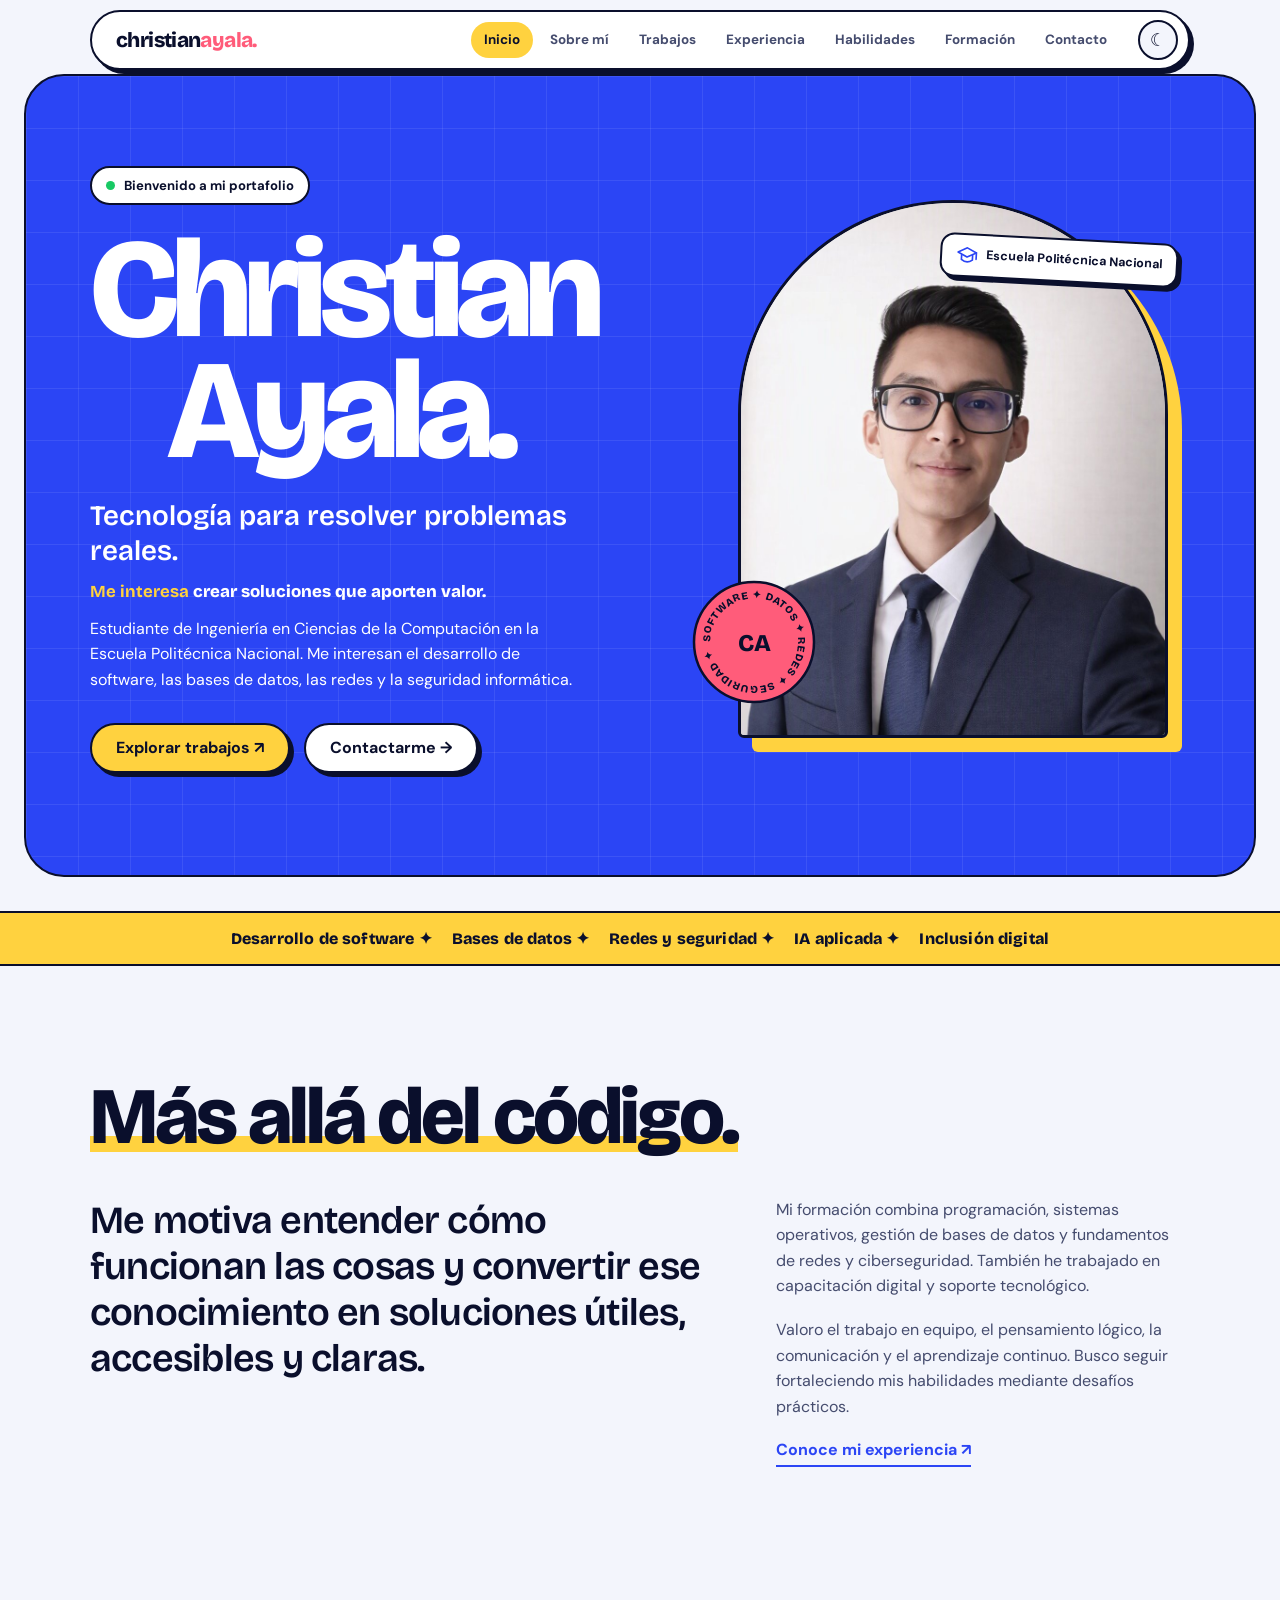
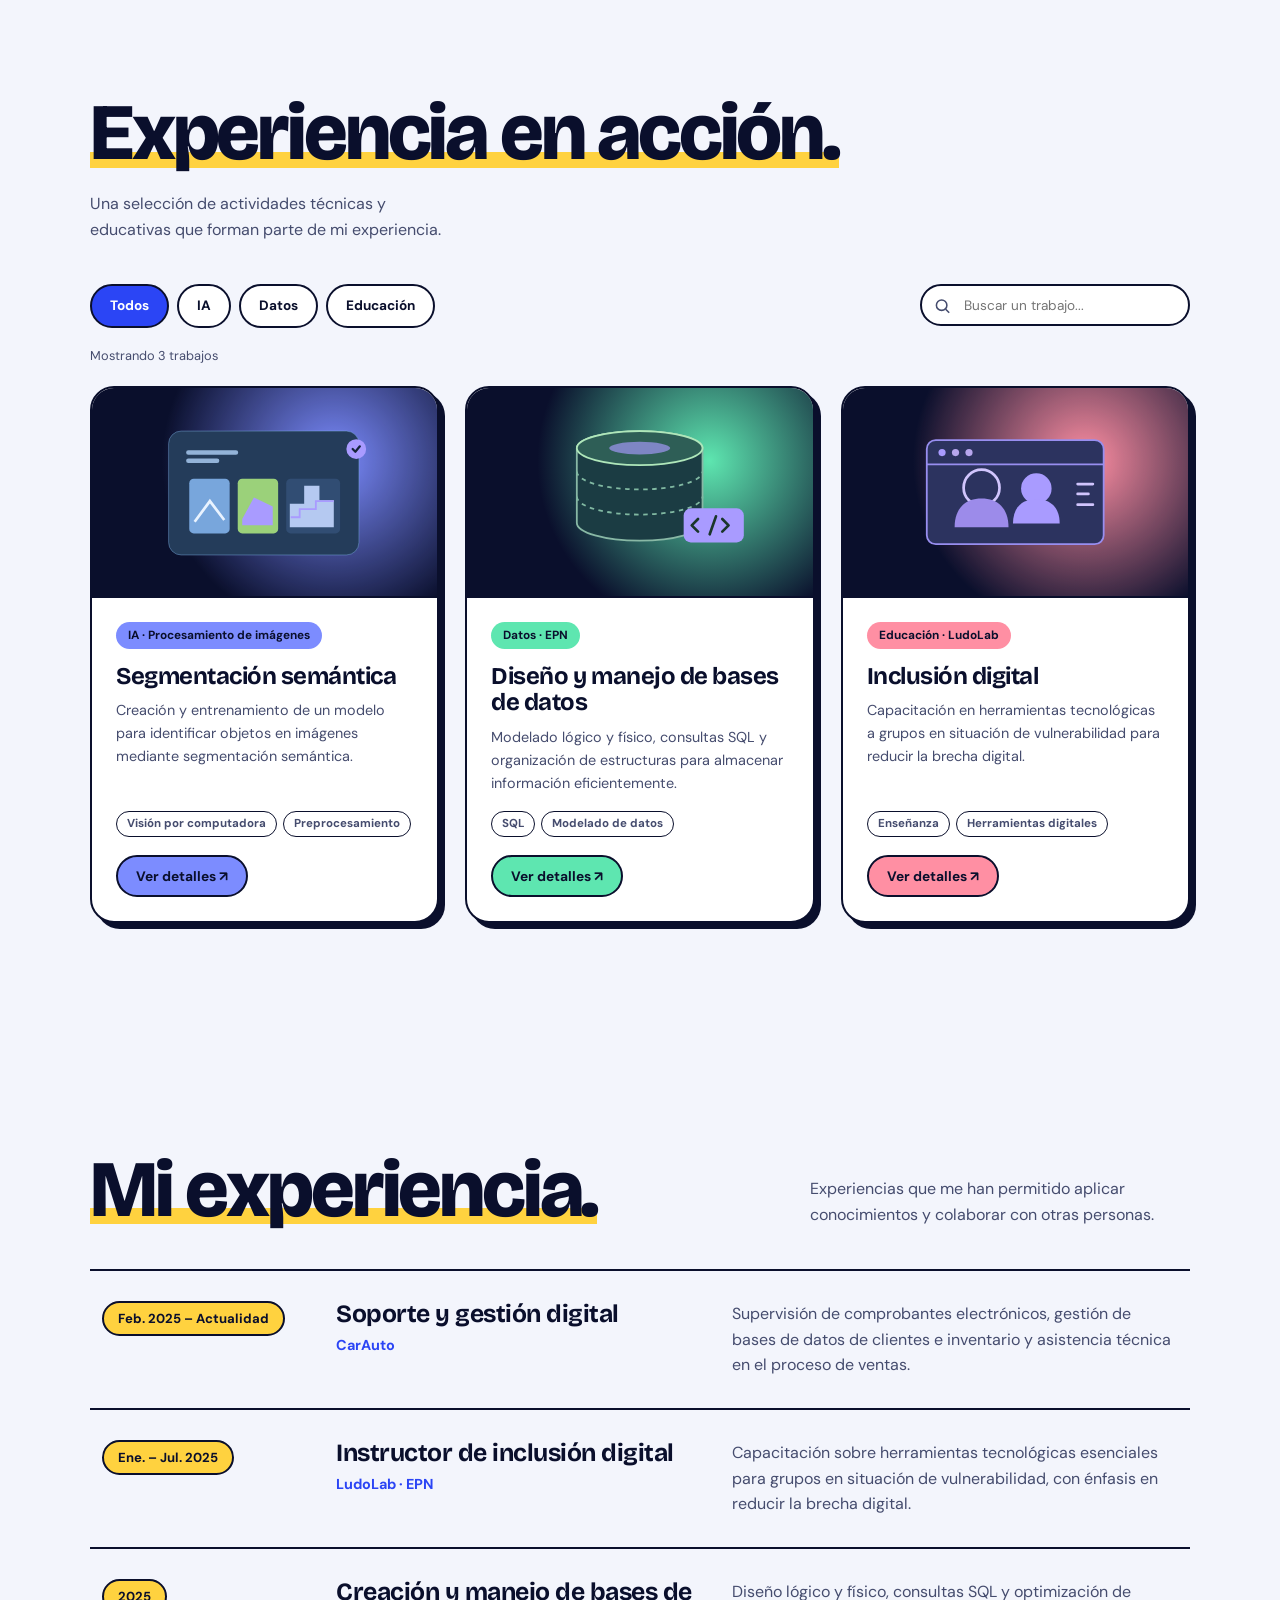
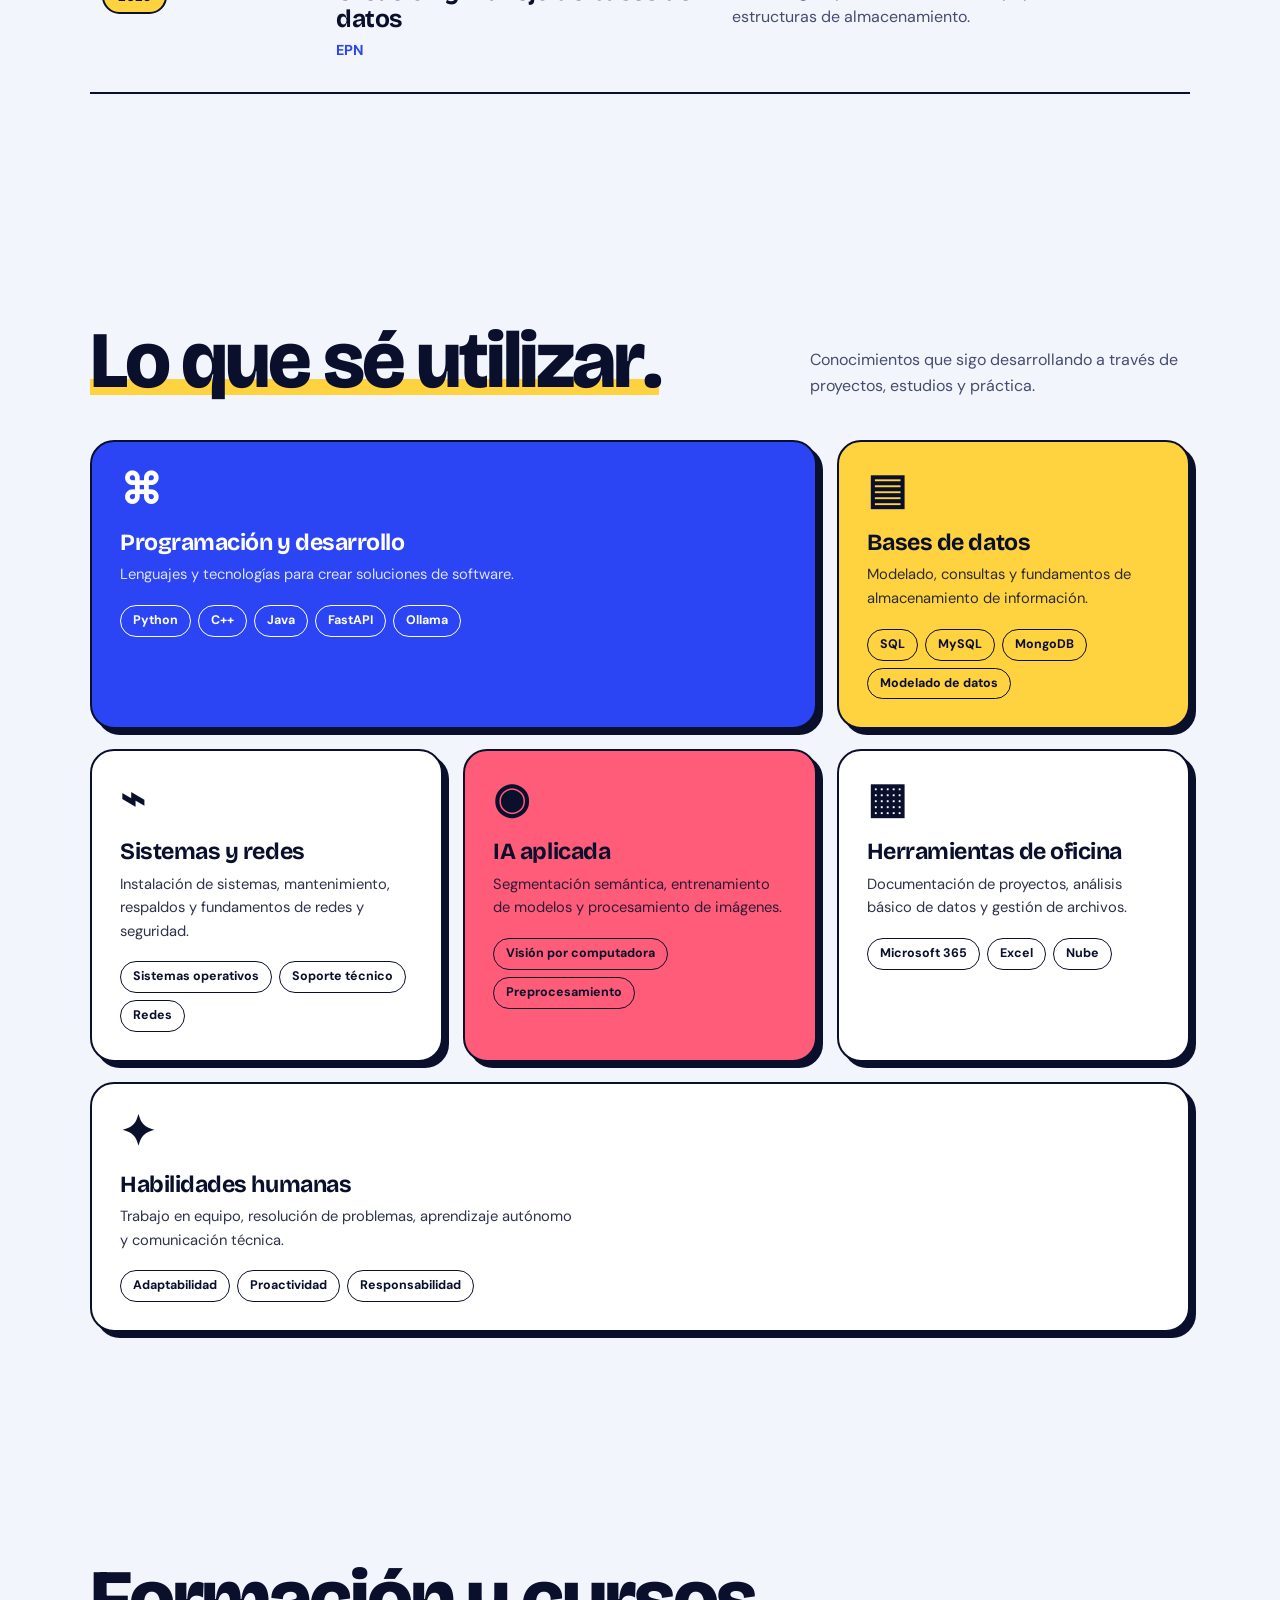
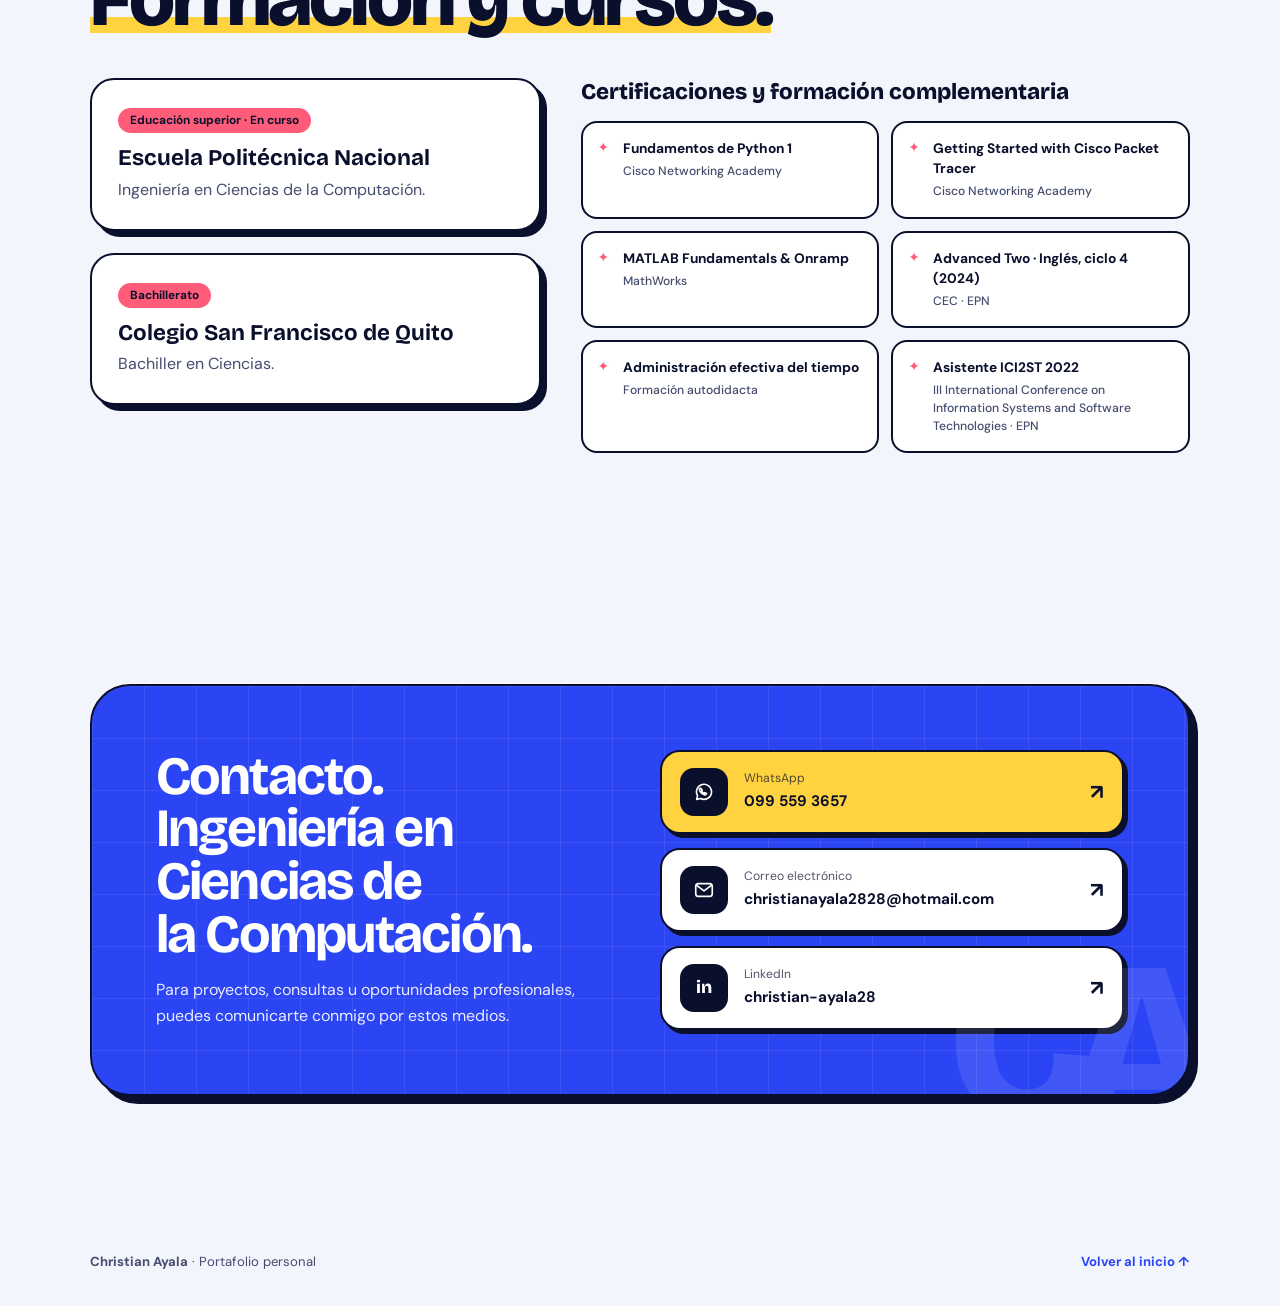
==== index.html @ aaa1ffa0 "Arreglos" ====
<!DOCTYPE html>
<html lang="es" data-theme="light">
<head>
<meta charset="UTF-8">
<meta name="viewport" content="width=device-width, initial-scale=1">
<meta name="description" content="Portafolio de Christian Ayala, estudiante de Ingeniería en Ciencias de la Computación en la Escuela Politécnica Nacional. Proyectos, experiencia y habilidades.">
<meta name="theme-color" content="#193449">
<meta name="color-scheme" content="light dark">
<title>Christian Ayala | Portafolio</title>
<script>if(!matchMedia("(prefers-reduced-motion:reduce)").matches)document.documentElement.classList.add("js")</script>
<link rel="preconnect" href="https://fonts.googleapis.com"><link rel="preconnect" href="https://fonts.gstatic.com" crossorigin>
<link href="https://fonts.googleapis.com/css2?family=Bricolage+Grotesque:opsz,wght@12..96,600;12..96,800&family=DM+Sans:wght@400;500;700&display=swap" rel="stylesheet">
<link rel="stylesheet" href="css/styles.css">
</head>
<body>
<a class="skip" href="#contenido">Saltar al contenido principal</a>
<div class="bar" id="bar" aria-hidden="true"></div>

<header class="hd">
 <div class="hbar">
  <a class="logo" href="#inicio" aria-label="Christian Ayala, ir al inicio">christian<i>ayala.</i></a>
  <nav class="nav" id="nav" aria-label="Navegación principal">
   <a href="#inicio" class="on">Inicio</a><a href="#sobre-mi">Sobre mí</a><a href="#proyectos">Trabajos</a><a href="#experiencia">Experiencia</a><a href="#habilidades">Habilidades</a><a href="#formacion">Formación</a><a href="#contacto">Contacto</a>
  </nav>
  <button id="th" class="ib th" type="button" aria-label="Cambiar a tema oscuro"><span id="ti" aria-hidden="true">☾</span></button>
  <button id="mb" class="ib mb" type="button" aria-label="Abrir menú de navegación" aria-controls="nav" aria-expanded="false"><span id="mi" aria-hidden="true">☰</span></button>
 </div>
</header>

<main id="contenido">
<section id="inicio" class="hero" aria-labelledby="ht">
 <div class="wrap hg">
  <div>
   <span class="chip rv">Bienvenido a mi portafolio</span>
   <h1 id="ht">Christian <span class="l2">Ayala.</span></h1>
   <p class="lead rv" style="--rd:.7s">Tecnología para resolver problemas reales.</p>
   <p class="tw rv" style="--rd:.8s">Me interesa <b>crear soluciones que aporten valor.</b></p>
   <p class="cp rv" style="--rd:.9s">Estudiante de Ingeniería en Ciencias de la Computación en la Escuela Politécnica Nacional. Me interesan el desarrollo de software, las bases de datos, las redes y la seguridad informática.</p>
   <div class="btns rv" style="--rd:1s"><a class="btn by" href="#proyectos">Explorar trabajos ↗</a><a class="btn bw" href="#contacto">Contactarme →</a></div>
  </div>
  <div class="pt">
   <div class="epn"><svg viewBox="0 0 24 24" fill="none" aria-hidden="true"><path d="m2 9 10-5 10 5-10 5L2 9Z" stroke="currentColor" stroke-width="1.8" stroke-linejoin="round"/><path d="M6 12v5c3.8 3 8.2 3 12 0v-5M22 9v7" stroke="currentColor" stroke-width="1.8" stroke-linecap="round"/></svg>Escuela Politécnica Nacional</div>
   <div class="arch rv" style="--rd:.4s"><img src="assets/foto-christian.jpg" alt="Retrato de Christian Ayala" decoding="async" width="900" height="1125"></div>
   <svg class="seal" viewBox="0 0 124 124" aria-hidden="true"><defs><path id="cp" d="M62 62m-44 0a44 44 0 1 1 88 0a44 44 0 1 1-88 0"/></defs><circle cx="62" cy="62" r="60" fill="#FF5C7A" stroke="#0A0F2C" stroke-width="2.5"/><text><textPath href="#cp" textLength="268" lengthAdjust="spacing">SOFTWARE ✦ DATOS ✦ REDES ✦ SEGURIDAD ✦</textPath></text><text x="62" y="71" text-anchor="middle" style="font-size:24px;letter-spacing:0">CA</text></svg>
  </div>
 </div>
</section>

<div class="band" aria-label="Áreas de interés">
 <div class="band-inner">
  <span>Desarrollo de software ✦</span>
  <span>Bases de datos ✦</span>
  <span>Redes y seguridad ✦</span>
  <span>IA aplicada ✦</span>
  <span>Inclusión digital</span>
 </div>
</div>

<section id="sobre-mi" class="sec" aria-labelledby="at">
 <div class="wrap">
  <div class="sh"><h2 id="at">Más allá del código.</h2></div>
  <div class="ag">
   <p class="st">Me motiva entender cómo funcionan las cosas y convertir ese conocimiento en soluciones útiles, accesibles y claras.</p>
   <div class="ab">
    <p>Mi formación combina programación, sistemas operativos, gestión de bases de datos y fundamentos de redes y ciberseguridad. También he trabajado en capacitación digital y soporte tecnológico.</p>
    <p>Valoro el trabajo en equipo, el pensamiento lógico, la comunicación y el aprendizaje continuo. Busco seguir fortaleciendo mis habilidades mediante desafíos prácticos.</p>
    <a href="#experiencia" class="lk">Conoce mi experiencia ↗</a>
   </div>
  </div>
 </div>
</section>

<section id="proyectos" class="sec" aria-labelledby="pt2">
 <div class="wrap">
  <div class="sh"><h2 id="pt2">Experiencia en acción.</h2><p>Una selección de actividades técnicas y educativas que forman parte de mi experiencia.</p></div>
  <div class="tb">
   <div class="fl" role="group" aria-label="Filtrar trabajos por área">
    <button type="button" class="fb" data-f="todos" aria-pressed="true">Todos</button><button type="button" class="fb" data-f="ia" aria-pressed="false">IA</button><button type="button" class="fb" data-f="datos" aria-pressed="false">Datos</button><button type="button" class="fb" data-f="social" aria-pressed="false">Educación</button>
   </div>
   <div class="sw"><label class="sr" for="q">Buscar trabajos</label><svg width="17" height="17" viewBox="0 0 24 24" fill="none" stroke="currentColor" stroke-width="2.2" aria-hidden="true"><circle cx="10.8" cy="10.8" r="7.4"/><path d="m16.5 16.5 5 5"/></svg><input type="search" id="q" placeholder="Buscar un trabajo..." autocomplete="off" maxlength="80"></div>
  </div>
  <div class="rb"><span id="rc" role="status" aria-live="polite">Mostrando 3 trabajos</span><button id="rs" class="rs" type="button" hidden>Limpiar filtros</button></div>
  <div class="pg" id="pg">
   <article class="card pc" style="--g:#7C8CFF" data-c="ia" data-k="inteligencia artificial ia procesamiento imagenes segmentacion semantica modelo objetos entrenamiento preprocesamiento">
    <div class="art" aria-hidden="true"><svg viewBox="0 0 300 160" fill="none"><rect x="43" y="12" width="212" height="138" rx="14" fill="#243C5A" stroke="#86B8F1" stroke-opacity=".45"/><path d="M65 36h53M65 45h32" stroke="#93B3D8" stroke-width="5" stroke-linecap="round"/><rect x="66" y="65" width="45" height="61" rx="5" fill="#78A6DC"/><path d="M72 113 89 90l16 21" stroke="#E9F3FF" stroke-width="3"/><rect x="120" y="65" width="45" height="61" rx="5" fill="#9BD17A"/><path d="m125 110 13-24 21 10v21h-34z" fill="#A99BFF"/><rect x="174" y="65" width="60" height="61" rx="5" fill="#314D73"/><path d="M178 93h16v-20h17v16h16v30h-49z" fill="#B5C9F1"/><path d="M179 108h10v-9h18v-9h20" stroke="#A99BFF" stroke-width="2"/><circle cx="252" cy="32" r="11" fill="#A99BFF"/><path d="m248 32 3 3 5-6" stroke="#15243A" stroke-width="2.5" stroke-linecap="round" stroke-linejoin="round"/></svg></div>
    <div class="pb"><span class="tag">IA · Procesamiento de imágenes</span><h3>Segmentación semántica</h3><p>Creación y entrenamiento de un modelo para identificar objetos en imágenes mediante segmentación semántica.</p><div class="tc"><span>Visión por computadora</span><span>Preprocesamiento</span></div><button class="po" type="button" data-p="segmentacion" aria-haspopup="dialog">Ver detalles ↗</button></div>
   </article>
   <article class="card pc" style="--g:#5EE6B0" data-c="datos" data-k="bases datos sql mysql mongodb modelado logico fisico consultas estructuras almacenamiento">
    <div class="art" aria-hidden="true"><svg viewBox="0 0 300 160" fill="none"><ellipse cx="150" cy="31" rx="70" ry="19" fill="#436E67" stroke="#ACD7B5" stroke-width="2"/><path d="M80 31v83c0 11 31 20 70 20s70-9 70-20V31" fill="#1B3C43" stroke="#88B8A5" stroke-width="2"/><path d="M80 57c0 11 31 20 70 20s70-9 70-20M80 85c0 11 31 20 70 20s70-9 70-20" stroke="#81B9A2" stroke-width="2" stroke-dasharray="5 5"/><ellipse cx="150" cy="31" rx="70" ry="19" fill="#2E5E56" stroke="#AFE7BA" stroke-width="2"/><ellipse cx="150" cy="31" rx="34" ry="7" fill="#A99BFF" opacity=".65"/><rect x="199" y="98" width="67" height="38" rx="8" fill="#A99BFF"/><path d="m215 110-7 7 7 7m27-14 7 7-7 7m-7-17-7 20" stroke="#1A362B" stroke-width="3" stroke-linejoin="round" stroke-linecap="round"/></svg></div>
    <div class="pb"><span class="tag">Datos · EPN</span><h3>Diseño y manejo de bases de datos</h3><p>Modelado lógico y físico, consultas SQL y organización de estructuras para almacenar información eficientemente.</p><div class="tc"><span>SQL</span><span>Modelado de datos</span></div><button class="po" type="button" data-p="bases" aria-haspopup="dialog">Ver detalles ↗</button></div>
   </article>
   <article class="card pc" style="--g:#FF8FA3" data-c="social" data-k="ludolab instructor proyecto inclusion digital epn capacitacion tecnologia educacion personas vulnerables brecha digital">
    <div class="art" aria-hidden="true"><svg viewBox="0 0 300 160" fill="none"><rect x="51" y="22" width="197" height="116" rx="10" fill="#2C335F" stroke="#988EF0" stroke-width="2"/><path d="M51 49h197" stroke="#988EF0" stroke-width="2"/><circle cx="68" cy="36" r="4" fill="#A99BFF"/><circle cx="83" cy="36" r="4" fill="#B7A6ED"/><circle cx="98" cy="36" r="4" fill="#B7A6ED"/><circle cx="112" cy="75" r="20" stroke="#D1C5FD" stroke-width="3"/><path d="M82 119c0-21 12-32 30-32s30 11 30 32" fill="#9C8BEA"/><circle cx="173" cy="76" r="17" fill="#A99BFF"/><path d="M147 115c0-18 10-27 26-27s26 9 26 27" fill="#A99BFF"/><path d="M219 71h17M219 82h12M219 94h17" stroke="#D1C5FD" stroke-width="3" stroke-linecap="round"/></svg></div>
    <div class="pb"><span class="tag">Educación · LudoLab</span><h3>Inclusión digital</h3><p>Capacitación en herramientas tecnológicas a grupos en situación de vulnerabilidad para reducir la brecha digital.</p><div class="tc"><span>Enseñanza</span><span>Herramientas digitales</span></div><button class="po" type="button" data-p="ludolab" aria-haspopup="dialog">Ver detalles ↗</button></div>
   </article>
  </div>
  <div id="es" class="es" hidden><strong>No encontramos trabajos con esos criterios.</strong><p>Prueba otra palabra o vuelve a mostrar todos los trabajos.</p><button id="er" class="btn by" type="button">Mostrar todos</button></div>
 </div>
</section>

<section id="experiencia" class="sec" aria-labelledby="xt">
 <div class="wrap">
  <div class="sh"><h2 id="xt">Mi experiencia.</h2><p>Experiencias que me han permitido aplicar conocimientos y colaborar con otras personas.</p></div>
  <ol class="tl">
   <li class="tr"><div class="dt">Feb. 2025 – Actualidad</div><div><h3>Soporte y gestión digital</h3><div class="org">CarAuto</div></div><p>Supervisión de comprobantes electrónicos, gestión de bases de datos de clientes e inventario y asistencia técnica en el proceso de ventas.</p></li>
   <li class="tr"><div class="dt">Ene. – Jul. 2025</div><div><h3>Instructor de inclusión digital</h3><div class="org">LudoLab · EPN</div></div><p>Capacitación sobre herramientas tecnológicas esenciales para grupos en situación de vulnerabilidad, con énfasis en reducir la brecha digital.</p></li>
   <li class="tr"><div class="dt">2025</div><div><h3>Creación y manejo de bases de datos</h3><div class="org">EPN</div></div><p>Diseño lógico y físico, consultas SQL y optimización de estructuras de almacenamiento.</p></li>
  </ol>
 </div>
</section>

<section id="habilidades" class="sec" aria-labelledby="kt">
 <div class="wrap">
  <div class="sh"><h2 id="kt">Lo que sé utilizar.</h2><p>Conocimientos que sigo desarrollando a través de proyectos, estudios y práctica.</p></div>
  <div class="bento">
   <article class="card sk s4 cb"><div class="gl" aria-hidden="true">⌘</div><h3>Programación y desarrollo</h3><p>Lenguajes y tecnologías para crear soluciones de software.</p><div class="pl"><span>Python</span><span>C++</span><span>Java</span><span>FastAPI</span><span>Ollama</span></div></article>
   <article class="card sk s2 cy"><div class="gl" aria-hidden="true">▤</div><h3>Bases de datos</h3><p>Modelado, consultas y fundamentos de almacenamiento de información.</p><div class="pl"><span>SQL</span><span>MySQL</span><span>MongoDB</span><span>Modelado de datos</span></div></article>
   <article class="card sk s2"><div class="gl" aria-hidden="true">⌁</div><h3>Sistemas y redes</h3><p>Instalación de sistemas, mantenimiento, respaldos y fundamentos de redes y seguridad.</p><div class="pl"><span>Sistemas operativos</span><span>Soporte técnico</span><span>Redes</span></div></article>
   <article class="card sk s2 cr"><div class="gl" aria-hidden="true">◉</div><h3>IA aplicada</h3><p>Segmentación semántica, entrenamiento de modelos y procesamiento de imágenes.</p><div class="pl"><span>Visión por computadora</span><span>Preprocesamiento</span></div></article>
   <article class="card sk s2"><div class="gl" aria-hidden="true">▦</div><h3>Herramientas de oficina</h3><p>Documentación de proyectos, análisis básico de datos y gestión de archivos.</p><div class="pl"><span>Microsoft 365</span><span>Excel</span><span>Nube</span></div></article>
   <article class="card sk s6"><div class="gl" aria-hidden="true">✦</div><h3>Habilidades humanas</h3><p>Trabajo en equipo, resolución de problemas, aprendizaje autónomo y comunicación técnica.</p><div class="pl"><span>Adaptabilidad</span><span>Proactividad</span><span>Responsabilidad</span></div></article>
  </div>
 </div>
</section>

<section id="formacion" class="sec" aria-labelledby="et">
 <div class="wrap">
  <div class="sh"><h2 id="et">Formación y cursos.</h2></div>
  <div class="eg">
   <div>
    <div class="card ec"><small>Educación superior · En curso</small><h3>Escuela Politécnica Nacional</h3><p>Ingeniería en Ciencias de la Computación.</p></div>
    <div class="card ec"><small>Bachillerato</small><h3>Colegio San Francisco de Quito</h3><p>Bachiller en Ciencias.</p></div>
   </div>
   <div>
    <h4>Certificaciones y formación complementaria</h4>
    <ul class="cl">
     <li>Fundamentos de Python 1<small>Cisco Networking Academy</small></li>
     <li>Getting Started with Cisco Packet Tracer<small>Cisco Networking Academy</small></li>
     <li>MATLAB Fundamentals &amp; Onramp<small>MathWorks</small></li>
     <li>Advanced Two · Inglés, ciclo 4 (2024)<small>CEC · EPN</small></li>
     <li>Administración efectiva del tiempo<small>Formación autodidacta</small></li>
     <li>Asistente ICI2ST 2022<small>III International Conference on Information Systems and Software Technologies · EPN</small></li>
    </ul>
   </div>
  </div>
 </div>
</section>

<section id="contacto" class="sec" aria-labelledby="ct">
 <div class="wrap">
  <div class="ct">
   <div>
    <h3 id="ct">Contacto. Ingeniería en Ciencias de la Computación.</h3>
    <p>Para proyectos, consultas u oportunidades profesionales, puedes comunicarte conmigo por estos medios.</p>
   </div>
   <div class="cm">
    <a class="cx p" href="https://wa.me/593995593657?text=Hola%2C%20Christian.%20Vi%20tu%20portafolio%20y%20me%20gustar%C3%ADa%20ponerme%20en%20contacto%20contigo." target="_blank" rel="noopener noreferrer" aria-label="Escribir al número 099 559 3657 por WhatsApp"><span class="ci" aria-hidden="true"><svg viewBox="0 0 24 24" width="22" height="22" fill="none" stroke="currentColor" stroke-width="1.8" stroke-linecap="round" stroke-linejoin="round"><path d="M20.2 11.9a8.2 8.2 0 0 1-12 7.2L4 20l.95-4A8.2 8.2 0 1 1 20.2 12Z"/><path d="M9 8.5c-.3-.5-.6-.5-.9-.5s-.6.2-.8.6c-.4.6-.3 1.3.2 2.4 1.1 2.1 2.8 3.4 4.9 4 .7.2 1.3.1 1.8-.4l.7-.9-1.9-1-1 1c-1-.5-2.2-1.5-2.7-2.6l.8-.9-1.1-1.7Z"/></svg></span><span><small>WhatsApp</small><strong>099 559 3657</strong></span><span class="ar" aria-hidden="true">↗</span></a>
    <a class="cx" href="mailto:christianayala2828@hotmail.com" aria-label="Enviar correo a christianayala2828@hotmail.com"><span class="ci" aria-hidden="true"><svg viewBox="0 0 24 24" width="22" height="22" fill="none" stroke="currentColor" stroke-width="1.8" stroke-linecap="round" stroke-linejoin="round"><rect x="3" y="5" width="18" height="14" rx="3"/><path d="m4 7 8 6 8-6"/></svg></span><span><small>Correo electrónico</small><strong>christianayala2828@<wbr>hotmail.com</strong></span><span class="ar" aria-hidden="true">↗</span></a>
    <a class="cx" href="https://www.linkedin.com/in/christian-ayala28" target="_blank" rel="noopener noreferrer" aria-label="Visitar el LinkedIn de Christian Ayala"><span class="ci" aria-hidden="true">in</span><span><small>LinkedIn</small><strong>christian-ayala28</strong></span><span class="ar" aria-hidden="true">↗</span></a>
   </div>
   <span class="mono" aria-hidden="true">CA</span>
  </div>
 </div>
</section>
</main>

<footer class="ft"><div class="wrap fi"><span><strong>Christian Ayala</strong> · Portafolio personal</span><a href="#inicio">Volver al inicio ↑</a></div></footer>

<dialog id="dlg" class="dlg" aria-labelledby="dt2" aria-describedby="dd">
 <div class="di">
  <div class="dh"><div><span class="dl">Más sobre este trabajo</span><h2 id="dt2"></h2></div><form method="dialog"><button class="ib" type="submit" aria-label="Cerrar detalles">×</button></form></div>
  <p id="dd" style="color:var(--sub);margin:0 0 18px"></p>
  <span class="dl">¿Qué hice?</span>
  <ul id="dp"></ul>
 </div>
</dialog>

<script defer src="js/main.js"></script>
</body>
</html>
---- css/styles.css ----
/* Portafolio Christian Ayala | Diseño responsive; tema claro y grafito. */
:root{--bg:#F3F5FC;--ink:#0A0F2C;--sub:#454C6E;--card:#fff;--edge:#0A0F2C;--blue:#2B45F5;--link:#2B45F5;--coral:#FF5C7A;--yellow:#FFD23F;--hb:#2B45F5;--contact-bg:#2B45F5;--panel-blue:#2B45F5;--panel-yellow:#FFD23F;--panel-rose:#FF5C7A;--head:"Bricolage Grotesque","Arial Black",Impact,sans-serif;font-family:"DM Sans",system-ui,"Segoe UI",Arial,sans-serif;color-scheme:light}
html[data-theme=dark]{--bg:#10161E;--ink:#F3F6FA;--sub:#BAC5D1;--card:#1B2632;--edge:#445567;--blue:#3E6986;--link:#A7D0E8;--coral:#C99A92;--yellow:#E0CAA0;--hb:#193449;--contact-bg:#244158;--panel-blue:#315A73;--panel-yellow:#DAC99E;--panel-rose:#C7A5A3;color-scheme:dark}
*,*::before,*::after{box-sizing:border-box}
html{scroll-behavior:smooth;scroll-padding-top:90px}
body{margin:0;min-width:320px;background:var(--bg);color:var(--ink);line-height:1.6;overflow-x:hidden}
a{color:inherit;text-decoration:none}button{font:inherit;cursor:pointer;color:inherit}
:focus-visible{outline:3px solid var(--coral);outline-offset:3px}
[hidden]{display:none!important}
.sr{position:absolute;width:1px;height:1px;overflow:hidden;clip:rect(0,0,0,0)}
.skip{position:fixed;top:10px;left:10px;z-index:200;transform:translateY(-200%);background:var(--yellow);color:#0A0F2C;padding:10px 16px;border-radius:99px;font-weight:700}.skip:focus{transform:none}
.wrap{width:min(1100px,calc(100% - 40px));margin-inline:auto}
.bar{position:fixed;top:0;left:0;height:4px;width:0;background:var(--coral);z-index:120}
h1,h2,h3{font-family:var(--head);margin:0}

/* Cabecera flotante */
.hd{position:sticky;top:10px;z-index:100;padding:0 16px}
.hbar{max-width:1100px;margin:auto;height:60px;display:flex;align-items:center;gap:18px;padding:0 10px 0 24px;background:var(--card);border:2px solid var(--edge);border-radius:99px;box-shadow:4px 4px 0 var(--edge)}
.logo{font:800 1.3rem var(--head);letter-spacing:-.03em}.logo i{font-style:normal;color:var(--coral)}
.nav{display:flex;gap:4px;margin-left:auto}
.nav a{padding:7px 13px;border-radius:99px;font-size:.84rem;font-weight:700;color:var(--sub);transition:background .15s,color .15s}
.nav a:hover{color:var(--ink)}.nav a.on{background:var(--yellow);color:#0A0F2C}
.ib{width:40px;height:40px;border-radius:50%;border:2px solid var(--edge);background:var(--bg);display:grid;place-items:center;font-size:1.1rem}
.mb{display:none}

/* Hero */
.hero{position:relative;overflow:hidden;margin:14px clamp(8px,2vw,24px) 0;padding:clamp(52px,7vw,96px) 0 clamp(64px,8vw,110px);background:var(--hb);color:#fff;border-radius:40px;border:2px solid var(--edge);background-image:linear-gradient(rgba(255,255,255,.08) 1px,transparent 1px),linear-gradient(90deg,rgba(255,255,255,.08) 1px,transparent 1px);background-size:52px 52px}
.hg{display:grid;grid-template-columns:1.1fr 0.9fr;gap:48px;align-items:center}
.chip{display:inline-flex;align-items:center;gap:9px;padding:7px 14px;border-radius:99px;background:#fff;color:#0A0F2C;font-size:.82rem;font-weight:700;border:2px solid #0A0F2C}
.chip::before{content:"";width:9px;height:9px;border-radius:50%;background:#18C964}
.hero h1{font-size:clamp(3.6rem,11vw,9.4rem);line-height:.86;font-weight:800;letter-spacing:-.05em;margin:24px 0 28px}
.hero h1 .l2{display:block;margin-left:clamp(0px,6vw,96px)}
.lead{font:600 clamp(1.25rem,2.4vw,1.75rem)/1.25 var(--head);max-width:520px;margin:0 0 12px}
.hero p.cp{max-width:500px;margin:0;opacity:.9}
.btns{display:flex;flex-wrap:wrap;gap:14px;margin:30px 0 0}
.btn{display:inline-flex;align-items:center;gap:10px;min-height:50px;padding:0 24px;border-radius:99px;border:2px solid #0A0F2C;font-weight:700;color:#0A0F2C;box-shadow:4px 4px 0 #0A0F2C;transition:transform .15s,box-shadow .15s}
.btn:hover{transform:translate(-2px,-2px);box-shadow:6px 6px 0 #0A0F2C}.btn:active{transform:none;box-shadow:2px 2px 0 #0A0F2C}
.by{background:var(--yellow)}.bw{background:#fff}
.pt{position:relative;width:min(100%,430px);margin:0 auto}
.arch{aspect-ratio:4/5;border-radius:999px 999px 28px 28px;overflow:hidden;border:3px solid #0A0F2C;background:#ddd;box-shadow:14px 14px 0 var(--yellow)}
.arch img{width:100%;height:100%;object-fit:cover;object-position:center 38%;display:block}
.seal{position:absolute;left:-46px;bottom:34px;width:124px;height:124px;transition:transform .6s ease}
.seal text{font:800 10.5px var(--head);letter-spacing:.06em;fill:#0A0F2C}
.epn{position:absolute;right:-10px;top:38px;display:flex;align-items:center;gap:8px;padding:9px 14px;background:#fff;color:#0A0F2C;border:2px solid #0A0F2C;border-radius:14px;font-size:.78rem;font-weight:700;box-shadow:4px 4px 0 #0A0F2C;transform:rotate(3deg)}
.epn svg{width:22px;height:22px;color:var(--blue)}
@keyframes spin{to{transform:rotate(360deg)}}
@keyframes mq{to{transform:translateX(-50%)}}

/* Cinta */
.band{margin:34px 0 0;background:var(--yellow);color:#0A0F2C;border-block:2px solid #0A0F2C;overflow:hidden}
.band .band-inner{display:flex;justify-content:center;flex-wrap:wrap;gap:7px 20px;padding:16px 22px;font:800 clamp(.82rem,1.35vw,1rem) var(--head);letter-spacing:.01em}
.band span{padding-right:0}

/* Secciones */
.sec{padding:clamp(70px,9vw,120px) 0}
.sh{display:flex;flex-wrap:wrap;justify-content:space-between;align-items:end;gap:20px;margin-bottom:42px}
.sh h2{font-size:clamp(2.6rem,7vw,5rem);line-height:.92;font-weight:800;letter-spacing:-.04em;text-wrap:balance}
.sh p{max-width:380px;color:var(--sub);margin:0}
.card{background:var(--card);border:2px solid var(--edge);border-radius:24px;box-shadow:6px 6px 0 var(--edge)}
.ag{display:grid;grid-template-columns:1.2fr .8fr;gap:64px;align-items:start}
.st{font:600 clamp(1.6rem,3vw,2.4rem)/1.2 var(--head);letter-spacing:-.02em;margin:0}
.ab p{color:var(--sub);margin:0 0 18px}
.lk{display:inline-flex;gap:8px;font-weight:700;color:var(--link);border-bottom:2px solid currentColor;padding-bottom:2px}

/* Trabajos */
.tb{display:flex;flex-wrap:wrap;gap:14px;justify-content:space-between;margin-bottom:18px}
.fl{display:flex;flex-wrap:wrap;gap:8px}
.fb{padding:9px 18px;border-radius:99px;border:2px solid var(--edge);background:var(--card);font-weight:700;font-size:.85rem;min-height:42px;transition:background .15s}
.fb[aria-pressed=true]{background:var(--blue);border-color:var(--edge);color:#fff}
.sw{position:relative;width:min(100%,270px)}
.sw svg{position:absolute;left:14px;top:50%;transform:translateY(-50%);color:var(--sub)}
.sw input{width:100%;height:42px;padding:0 14px 0 42px;border-radius:99px;border:2px solid var(--edge);background:var(--card);color:var(--ink);font:inherit;font-size:.85rem;outline:none}
.sw input:focus{border-color:var(--coral)}
.rb{display:flex;justify-content:space-between;gap:16px;min-height:28px;margin-bottom:12px;color:var(--sub);font-size:.8rem}
.rs{background:none;border:0;padding:0;color:var(--link);font-weight:700;text-decoration:underline}
.pg{display:grid;grid-template-columns:repeat(3,minmax(0,1fr));gap:26px}
.pc{display:flex;flex-direction:column;overflow:hidden;transition:transform .2s,box-shadow .2s}
.pc:hover{transform:translate(-3px,-3px);box-shadow:9px 9px 0 var(--edge)}
.art{height:210px;display:grid;place-items:center;border-bottom:2px solid var(--edge);background:radial-gradient(circle at 70% 35%,var(--g),transparent 62%),#0A0F2C}
.art svg{width:78%;height:78%}
.pb{padding:24px;display:flex;flex-direction:column;flex:1}
.tag{align-self:flex-start;padding:4px 12px;border-radius:99px;background:var(--g);color:#0A0F2C;font-size:.74rem;font-weight:700}
.pb h3{font-size:1.5rem;line-height:1.1;letter-spacing:-.02em;margin:14px 0 10px}
.pb p{color:var(--sub);font-size:.9rem;margin:0 0 16px;flex:1}
.tc{display:flex;flex-wrap:wrap;gap:6px;margin-bottom:18px}
.tc span{padding:3px 10px;border:1.5px solid var(--edge);border-radius:99px;font-size:.72rem;font-weight:700;color:var(--sub)}
.po{align-self:flex-start;padding:8px 18px;border-radius:99px;border:2px solid var(--edge);background:var(--g);color:#0A0F2C;font-weight:700;font-size:.86rem;transition:transform .15s}
.po:hover{transform:translateX(4px)}
.es{padding:50px 24px;text-align:center;border:2px dashed var(--edge);border-radius:24px}

/* Experiencia */
.tl{list-style:none;margin:0;padding:0;border-bottom:2px solid var(--edge)}
.tr{display:grid;grid-template-columns:210px 1fr 1.2fr;gap:24px;padding:30px 12px;border-top:2px solid var(--edge);transition:background .2s,padding .2s}
.tr:hover{background:color-mix(in srgb,var(--yellow) 22%,transparent);padding-left:24px}
.dt{align-self:start;justify-self:start;padding:5px 14px;border-radius:99px;background:var(--yellow);color:#0A0F2C;font-size:.82rem;font-weight:700;border:2px solid #0A0F2C}
.tr h3{font-size:1.55rem;line-height:1.1;letter-spacing:-.02em}
.org{color:var(--link);font-weight:700;font-size:.9rem;margin-top:6px}
.tr p{margin:0;color:var(--sub)}

/* Habilidades */
.bento{display:grid;grid-template-columns:repeat(6,1fr);gap:20px}
.sk{padding:28px;position:relative;overflow:hidden}
.s4{grid-column:span 4}.s2{grid-column:span 2}.s6{grid-column:span 6}
.cb{background:var(--panel-blue);color:#fff}.cy{background:var(--panel-yellow);color:#0A0F2C}.cr{background:var(--panel-rose);color:#0A0F2C}
.cb,.cy,.cr{border-color:#0A0F2C;box-shadow:6px 6px 0 var(--edge)}
.gl{font:800 2.6rem/1 var(--head);margin-bottom:18px}
.sk h3{font-size:1.45rem;line-height:1.1;letter-spacing:-.02em;margin-bottom:8px}
.sk p{margin:0;opacity:.85;font-size:.92rem;max-width:460px}
.pl{display:flex;flex-wrap:wrap;gap:7px;margin-top:18px}
.pl span{padding:5px 12px;border:1.5px solid currentColor;border-radius:99px;font-size:.78rem;font-weight:700}

/* Formación */
.eg{display:grid;grid-template-columns:.85fr 1.15fr;gap:40px}
.ec{padding:26px;margin-bottom:22px}
.ec small{display:inline-block;padding:3px 12px;border-radius:99px;background:var(--coral);color:#0A0F2C;font-size:.74rem;font-weight:700;margin-bottom:12px}
.ec h3{font-size:1.4rem;line-height:1.15}.ec p{margin:6px 0 0;color:var(--sub)}
.eg h4{font:800 1.4rem var(--head);margin:0 0 16px}
.cl{list-style:none;margin:0;padding:0;display:grid;grid-template-columns:repeat(2,minmax(0,1fr));gap:12px}
.cl li{position:relative;padding:16px 16px 16px 40px;border:2px solid var(--edge);border-radius:16px;background:var(--card);font-weight:700;font-size:.86rem;line-height:1.45;transition:transform .15s}
.cl li:hover{transform:translateY(-3px)}
.cl li::before{content:"✦";position:absolute;left:15px;top:15px;color:var(--coral)}
.cl small{display:block;margin-top:4px;color:var(--sub);font-weight:500;font-size:.76rem}

/* Contacto */
.ct{position:relative;overflow:hidden;display:grid;grid-template-columns:1fr 1fr;gap:40px;align-items:center;padding:clamp(28px,5vw,64px);background:var(--contact-bg);color:#fff;border:2px solid var(--edge);border-radius:40px;box-shadow:8px 8px 0 var(--edge);background-image:linear-gradient(rgba(255,255,255,.08) 1px,transparent 1px),linear-gradient(90deg,rgba(255,255,255,.08) 1px,transparent 1px);background-size:52px 52px}
.ct h3{font-size:clamp(2rem,4.2vw,3.4rem);line-height:.98;letter-spacing:-.035em;text-wrap:balance}
.ct p{margin:16px 0 0;opacity:.9}
.mono{position:absolute;right:-10px;bottom:-60px;font:800 14rem/1 var(--head);letter-spacing:-.08em;color:#fff;opacity:.1;pointer-events:none}
.cm{position:relative;display:grid;gap:14px}
.cx{display:flex;align-items:center;gap:16px;padding:16px 18px;background:#fff;color:#0A0F2C;border:2px solid #0A0F2C;border-radius:20px;box-shadow:4px 4px 0 #0A0F2C;transition:transform .15s,box-shadow .15s}
.cx:hover{transform:translate(-2px,-2px);box-shadow:6px 6px 0 #0A0F2C}
.cx.p{background:var(--yellow)}
.ci{flex:none;width:48px;height:48px;border-radius:14px;background:#0A0F2C;color:#fff;display:grid;place-items:center;font:800 1.1rem var(--head)}
.cx small{display:block;font-size:.76rem;opacity:.7}.cx strong{font-size:.95rem;overflow-wrap:anywhere;line-height:1.3}
.cx .ar{margin-left:auto;font-size:1.3rem;font-weight:800}
.ft{padding:40px 0 34px}
.fi{display:flex;flex-wrap:wrap;justify-content:space-between;gap:12px;color:var(--sub);font-size:.82rem}.fi a{font-weight:700;color:var(--link)}
.dlg{width:calc(100% - 32px);max-width:560px;max-height:80vh;padding:0;border:2px solid var(--edge);border-radius:28px;background:var(--card);color:var(--ink);box-shadow:8px 8px 0 var(--edge)}
.dlg::backdrop{background:rgba(10,15,44,.72);backdrop-filter:blur(4px)}
.di{padding:30px}.dh{display:flex;justify-content:space-between;gap:16px}
.dh h2{font-size:clamp(1.6rem,4vw,2.2rem);line-height:1;letter-spacing:-.03em;margin:0 0 16px}
.dl{display:inline-block;padding:3px 12px;border-radius:99px;background:var(--yellow);color:#0A0F2C;font-size:.74rem;font-weight:700;margin-bottom:10px}
.dlg ul{padding-left:20px;color:var(--sub)}.dlg li{margin-bottom:8px}
.dlg .ft2{border-top:2px solid var(--edge);padding-top:14px;margin:20px 0 0;font-size:.8rem;color:var(--sub)}

/* Animaciones de títulos y portada */
.w{display:inline-block;white-space:nowrap}
.c{display:inline-block}
.js .w{overflow:hidden;vertical-align:top;padding:.06em .03em .16em;margin:-.06em -.03em -.16em}
.js .c{transform:translateY(118%) rotate(9deg);transition:transform .8s cubic-bezier(.2,.9,.25,1.05) var(--d,0s)}
.js .rt.in .c{transform:none}
.js .rt.done .w{overflow:visible}
.js .rt.done .c{transition:transform .3s cubic-bezier(.3,1.7,.5,1),color .2s}
.js .rt.done .c:hover{transform:none}
.hero .rt.done .c:hover{color:inherit}
.sh .rt.done .c:hover,.ct .rt.done .c:hover{color:inherit}
.sh h2{position:relative;isolation:isolate}
.sh h2::after{content:"";position:absolute;left:0;right:0;bottom:.04em;height:.2em;z-index:-1;background:var(--yellow);transform-origin:left;transition:transform .9s .55s cubic-bezier(.7,0,.2,1)}
html[data-theme=dark] .sh h2::after{background:#4F7892}
.js .sh h2::after{transform:scaleX(0)}
.js .sh h2.in::after{transform:scaleX(1)}
.js .rv{opacity:0;transform:translateY(22px);transition:opacity .7s var(--rd,0s),transform .8s cubic-bezier(.2,.8,.2,1) var(--rd,0s)}
.js .go .rv{opacity:1;transform:none}
.tw{margin:0 0 14px;font:700 1.05rem var(--head);color:var(--yellow)}.tw b{font-weight:800;color:#fff}
.cur{display:none}
.pt{transform:perspective(900px) rotateY(var(--ry,0deg)) rotateX(var(--rx,0deg));transition:transform .3s ease-out}
.epn{animation:none;transition:transform .25s ease}
@keyframes blink{50%{opacity:0}}
@keyframes bob{0%,100%{transform:rotate(3deg)}50%{transform:rotate(3deg) translateY(-9px)}}

@media(max-width:900px){
 .mb{display:grid}.hbar{padding-left:20px}.ib.th{margin-left:auto}
 .nav{position:absolute;top:70px;left:16px;right:16px;display:none;flex-direction:column;margin:0;padding:12px;background:var(--card);border:2px solid var(--edge);border-radius:24px;box-shadow:4px 4px 0 var(--edge)}
 .nav.open{display:flex}.nav a{font-size:1rem;padding:11px 14px}
 .hg,.ag,.eg,.ct{grid-template-columns:1fr}.hg{gap:60px}
 .pt{width:min(78%,340px)}.seal{left:-36px}
 .pg{grid-template-columns:repeat(2,minmax(0,1fr))}
 .tr{grid-template-columns:1fr;gap:10px}
 .s4,.s2{grid-column:span 3}
}
@media(max-width:600px){
 .hero{border-radius:28px}.hero h1 .l2{margin-left:0}
 .pg,.cl{grid-template-columns:1fr}.s4,.s2,.s6{grid-column:span 6}
 .btns .btn{flex:1;justify-content:center;padding:0 14px}.sw{width:100%}.fb{flex:1}
 .seal{width:100px;height:100px}.epn{right:-4px}.ct{border-radius:28px}.mono{font-size:10rem}
}
@media(prefers-reduced-motion:reduce){*,*::before,*::after{animation:none!important;transition:none!important;scroll-behavior:auto!important}}

/* Ajustes de refinamiento: menos movimiento, foco visual y modo oscuro sobrio. */
.pt:hover .seal{transform:rotate(12deg)}
.pt:hover .epn{transform:rotate(2deg) translateY(-3px)}
.seal>circle{fill:var(--coral)}
html[data-theme=dark] .hero,
html[data-theme=dark] .ct{background-image:linear-gradient(rgba(255,255,255,.045) 1px,transparent 1px),linear-gradient(90deg,rgba(255,255,255,.045) 1px,transparent 1px)}
html[data-theme=dark] .nav a.on{background:var(--yellow)}
html[data-theme=dark] .pc[data-c=ia]{--g:#A3B5DA}
html[data-theme=dark] .pc[data-c=datos]{--g:#A7CDBF}
html[data-theme=dark] .pc[data-c=social]{--g:#D6B6B5}
html[data-theme=dark] .art{background:radial-gradient(circle at 70% 35%,var(--g),transparent 75%),#142430}
html[data-theme=dark] .pc .tag{color:#17222C}
@media(max-width:600px){
  .band .band-inner{gap:5px 14px;font-size:.78rem;padding:12px 18px}
  .hero{padding-bottom:54px}
}
@media(prefers-reduced-motion:reduce){
  .pt,.pt:hover .seal,.pt:hover .epn{transform:none!important}
  .js .rv,.js .rt .c{opacity:1!important;transform:none!important}
  .js .sh h2::after{transform:scaleX(1)!important}
}
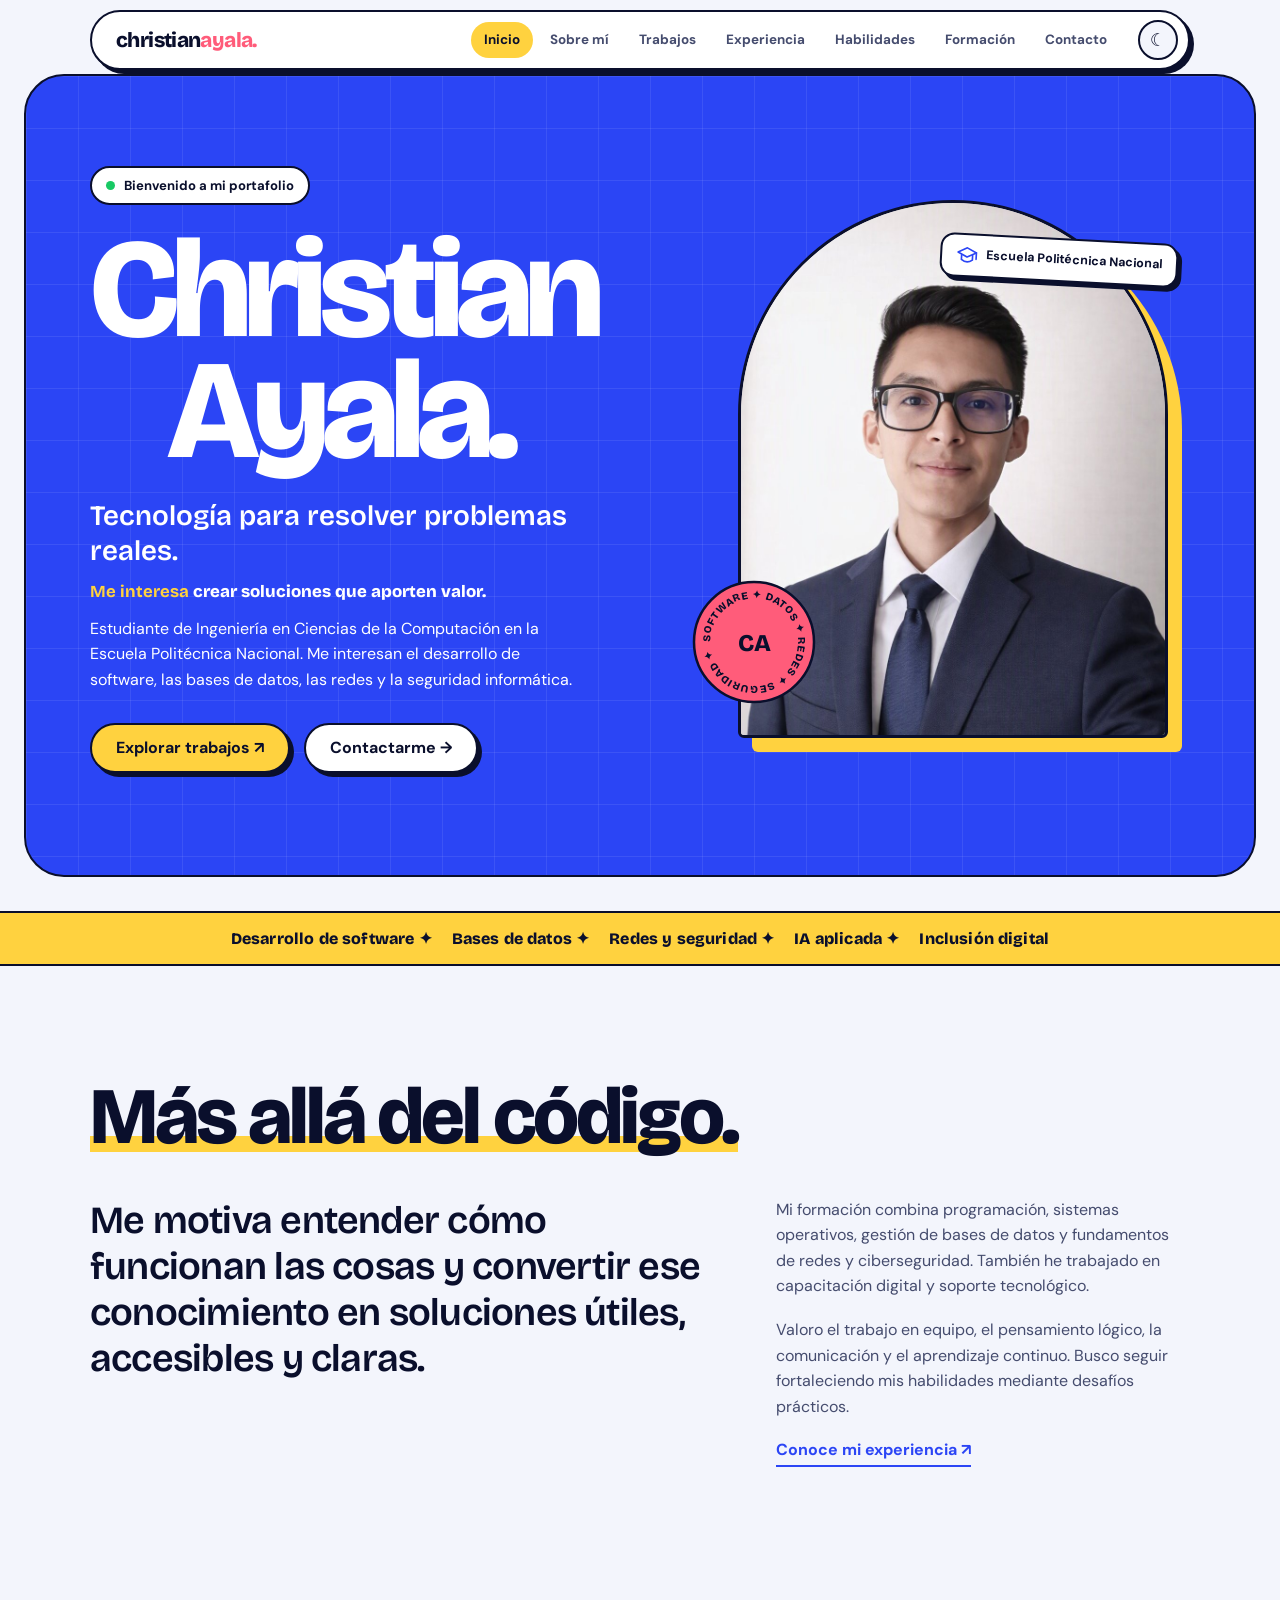
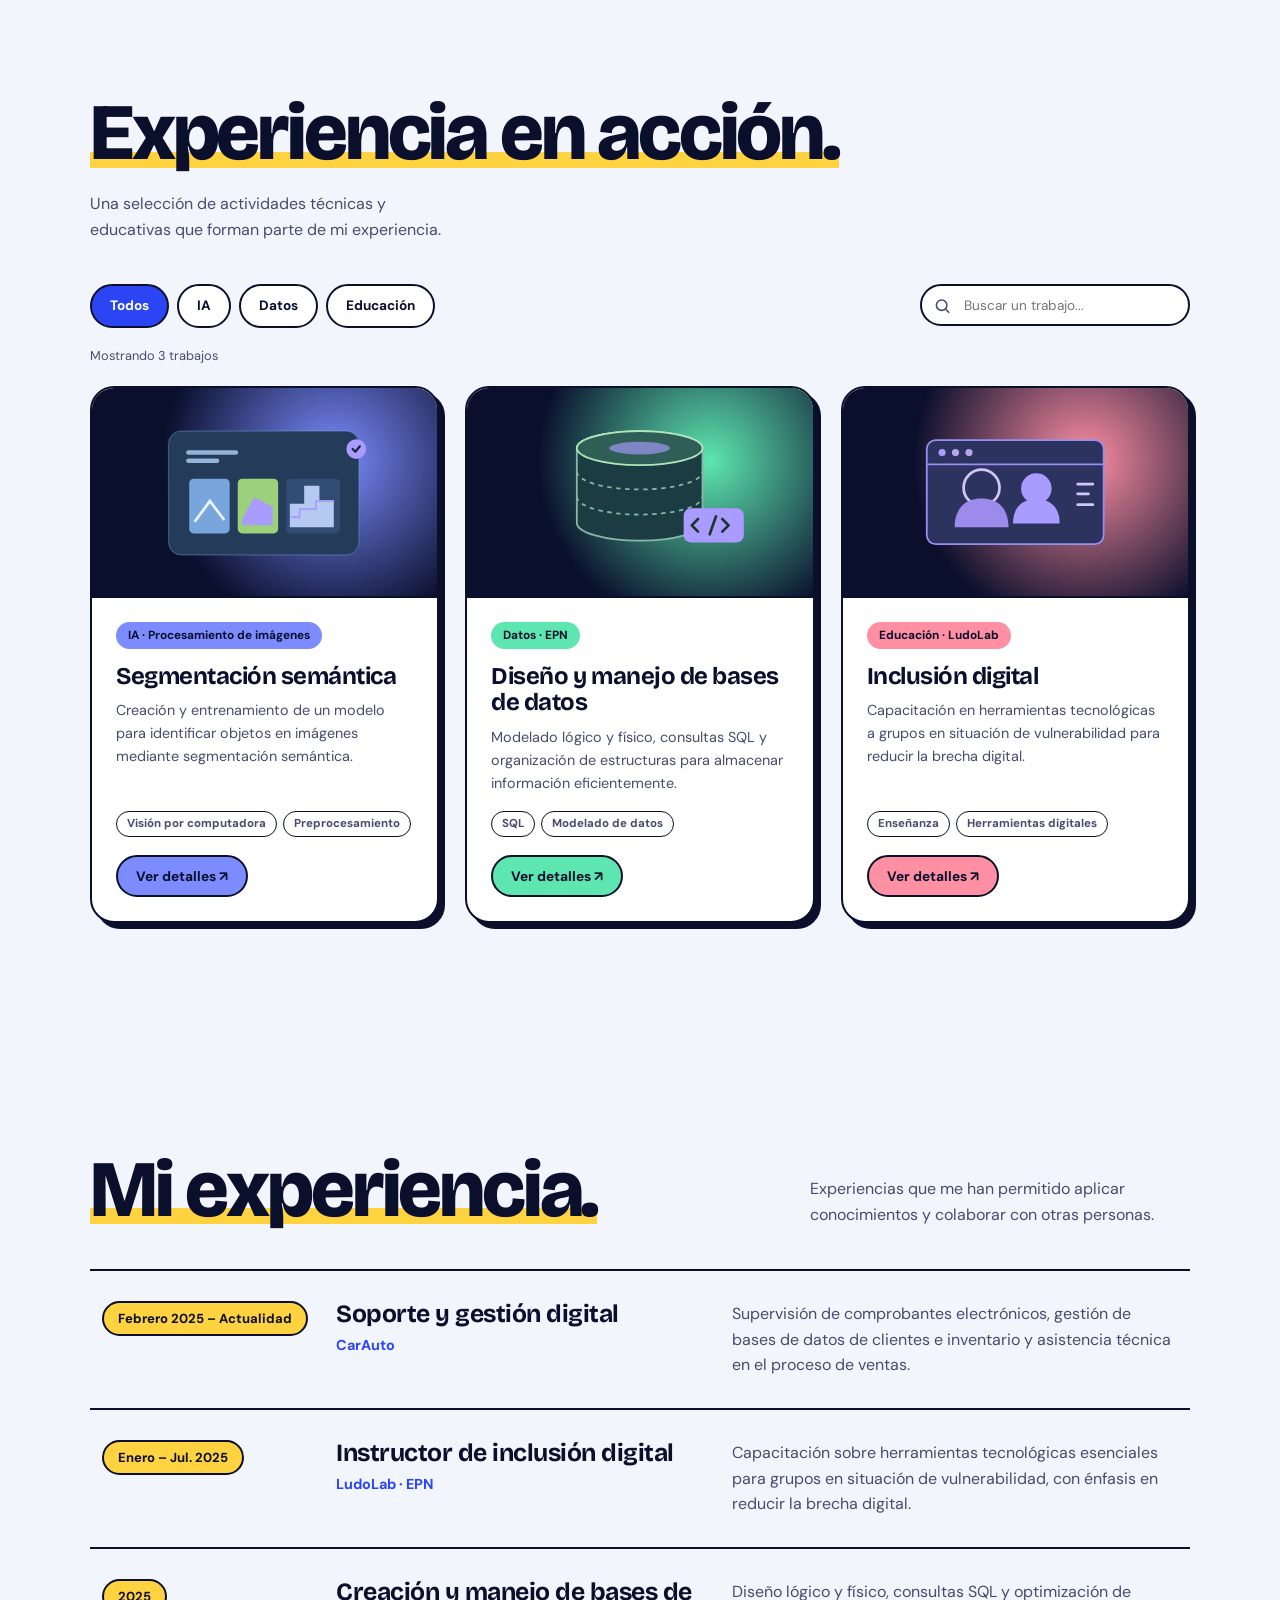
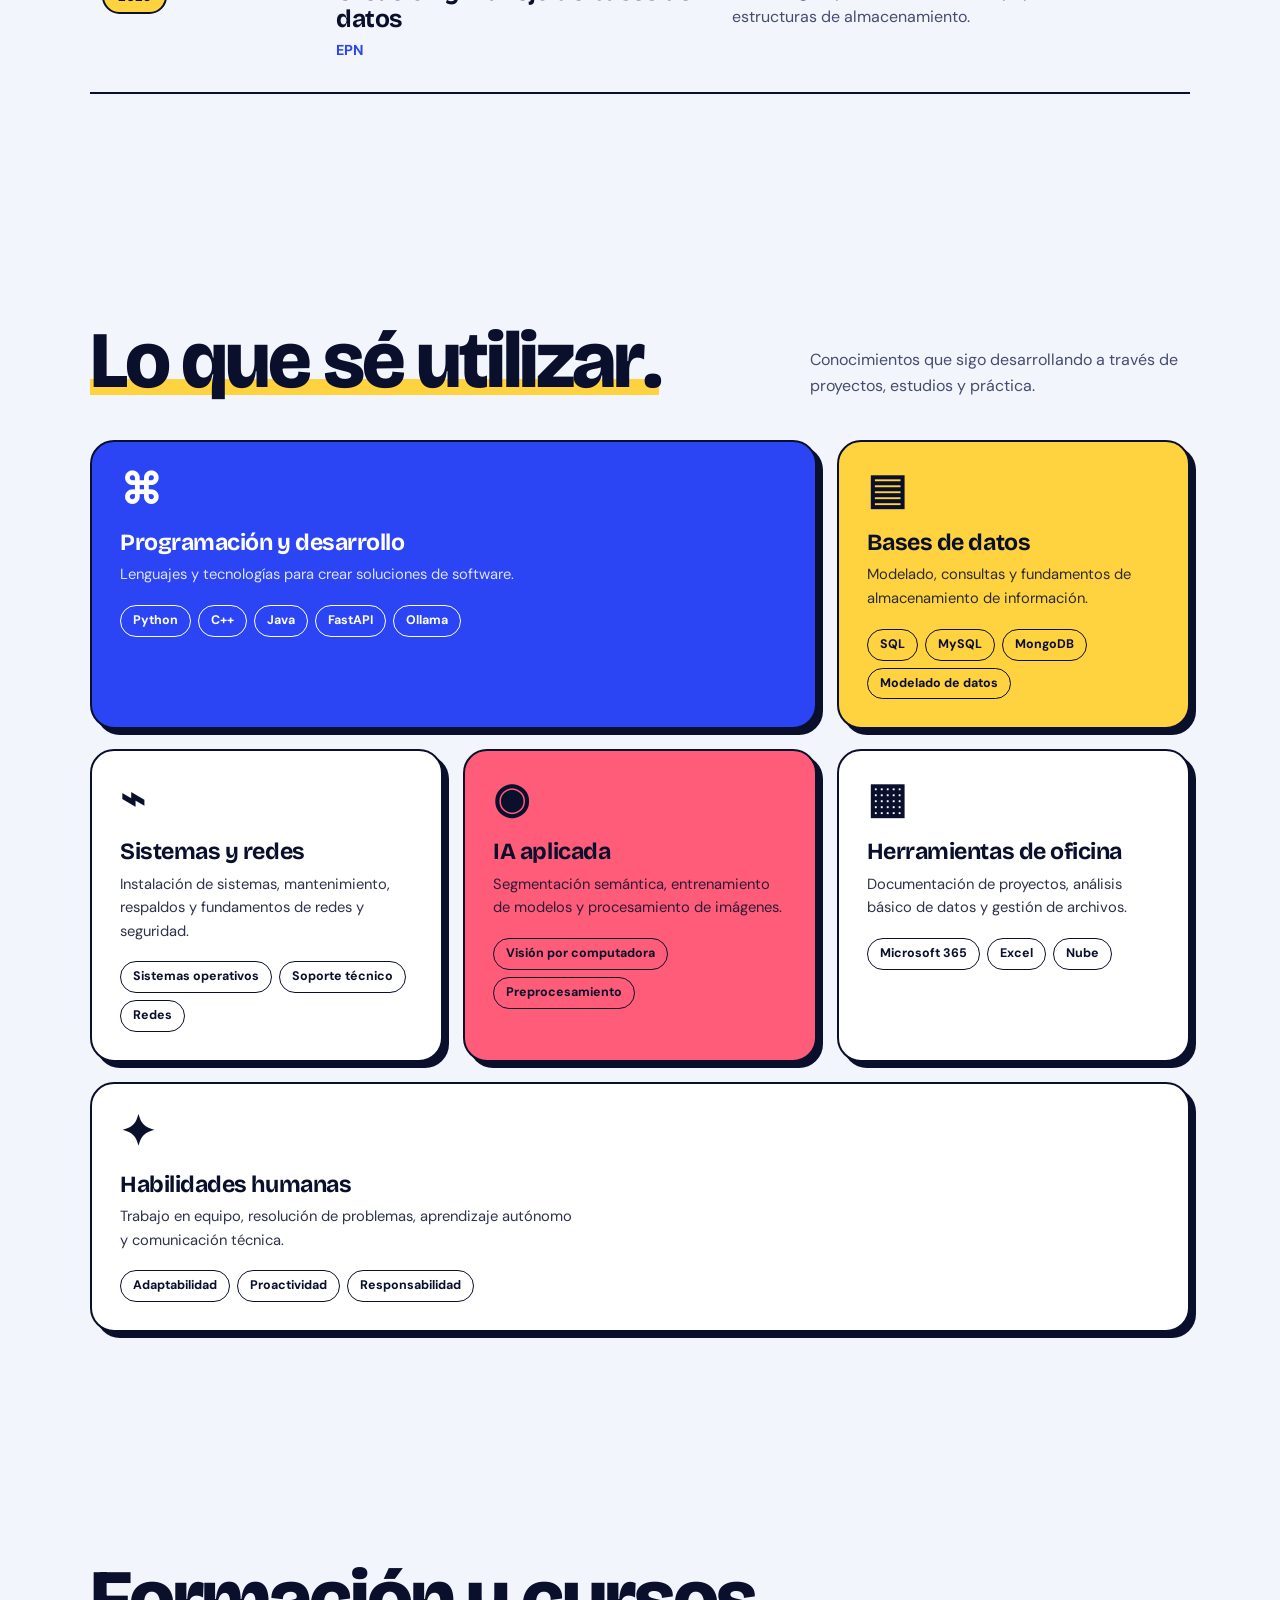
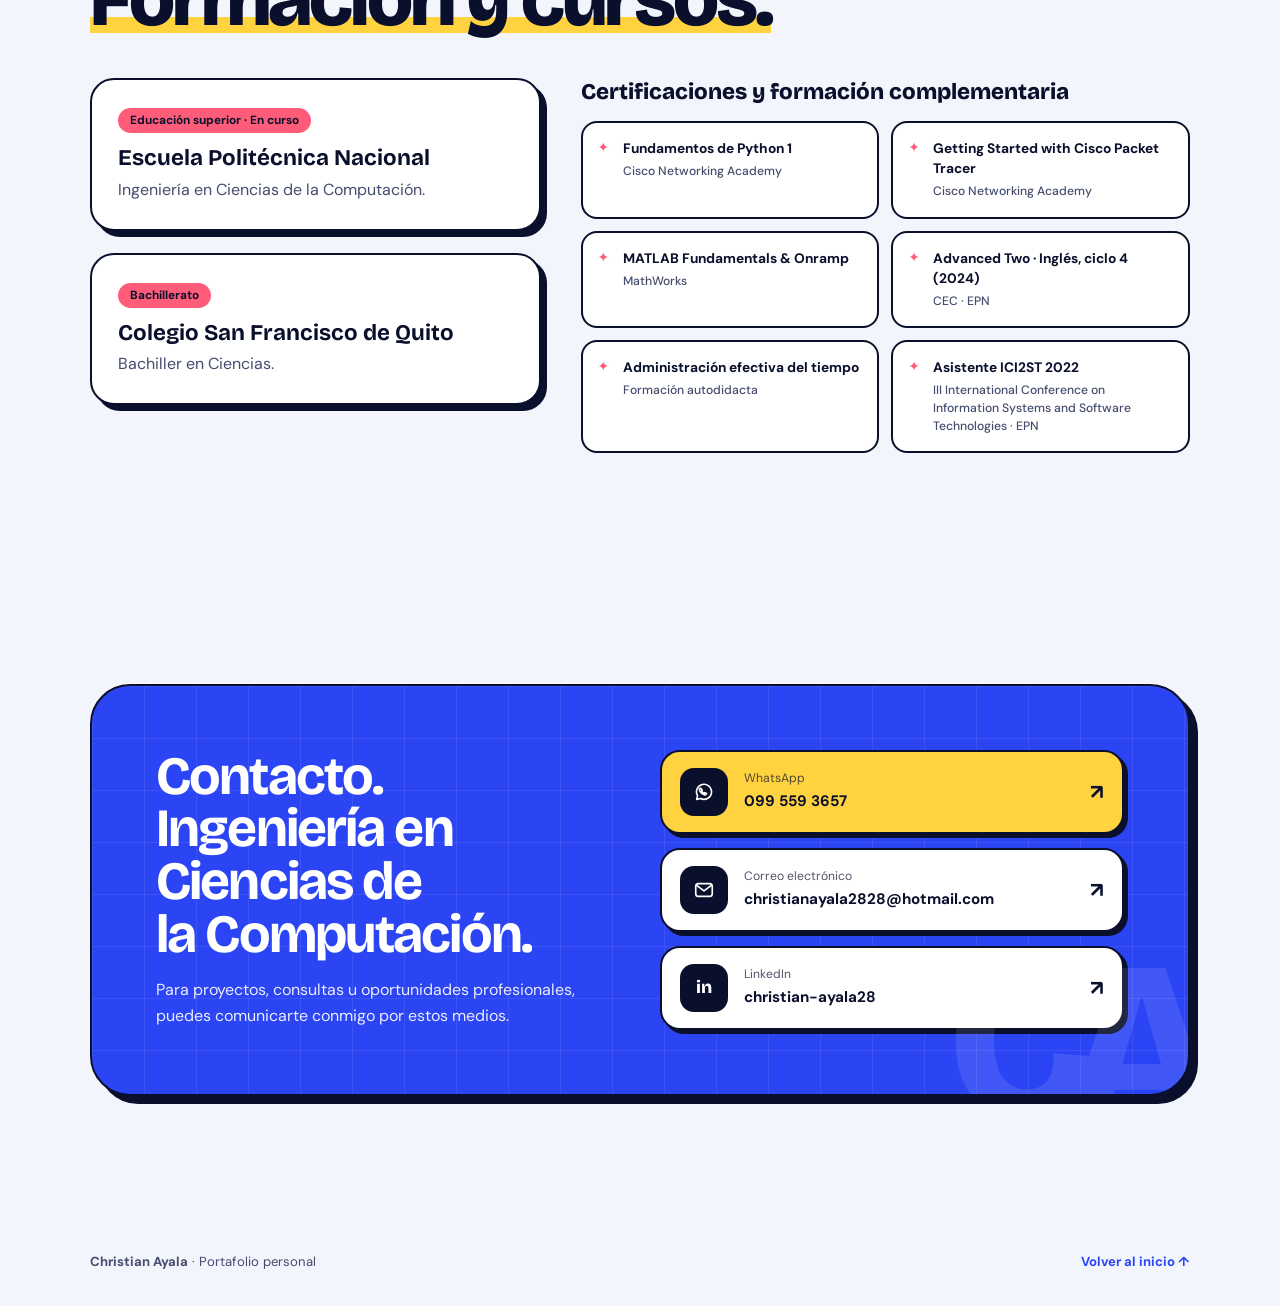
==== commit 64afd205: "Actualizacion a las fechas" ====
--- a/index.html
+++ b/index.html
@@ -102,8 +102,8 @@
  <div class="wrap">
   <div class="sh"><h2 id="xt">Mi experiencia.</h2><p>Experiencias que me han permitido aplicar conocimientos y colaborar con otras personas.</p></div>
   <ol class="tl">
-   <li class="tr"><div class="dt">Feb. 2025 – Actualidad</div><div><h3>Soporte y gestión digital</h3><div class="org">CarAuto</div></div><p>Supervisión de comprobantes electrónicos, gestión de bases de datos de clientes e inventario y asistencia técnica en el proceso de ventas.</p></li>
-   <li class="tr"><div class="dt">Ene. – Jul. 2025</div><div><h3>Instructor de inclusión digital</h3><div class="org">LudoLab · EPN</div></div><p>Capacitación sobre herramientas tecnológicas esenciales para grupos en situación de vulnerabilidad, con énfasis en reducir la brecha digital.</p></li>
+   <li class="tr"><div class="dt">Febrero 2025 – Actualidad</div><div><h3>Soporte y gestión digital</h3><div class="org">CarAuto</div></div><p>Supervisión de comprobantes electrónicos, gestión de bases de datos de clientes e inventario y asistencia técnica en el proceso de ventas.</p></li>
+   <li class="tr"><div class="dt">Enero – Jul. 2025</div><div><h3>Instructor de inclusión digital</h3><div class="org">LudoLab · EPN</div></div><p>Capacitación sobre herramientas tecnológicas esenciales para grupos en situación de vulnerabilidad, con énfasis en reducir la brecha digital.</p></li>
    <li class="tr"><div class="dt">2025</div><div><h3>Creación y manejo de bases de datos</h3><div class="org">EPN</div></div><p>Diseño lógico y físico, consultas SQL y optimización de estructuras de almacenamiento.</p></li>
   </ol>
  </div>
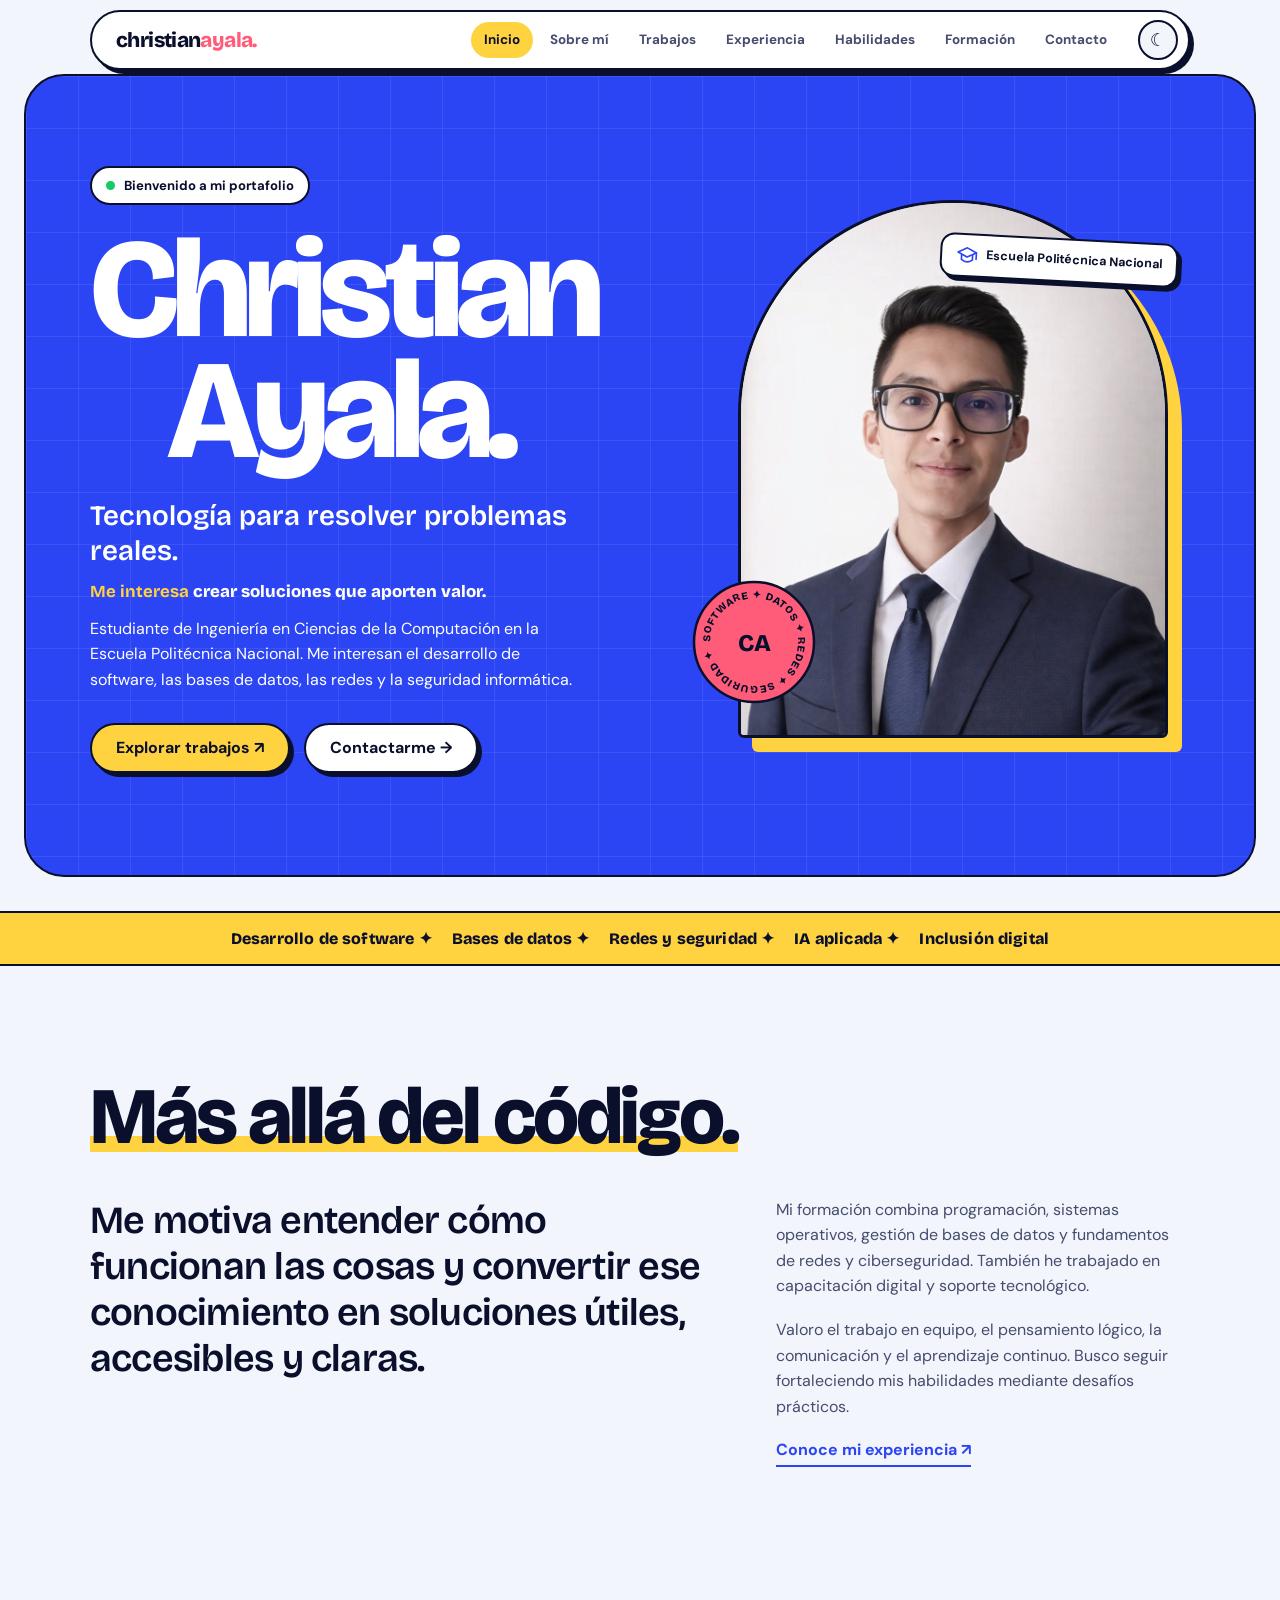
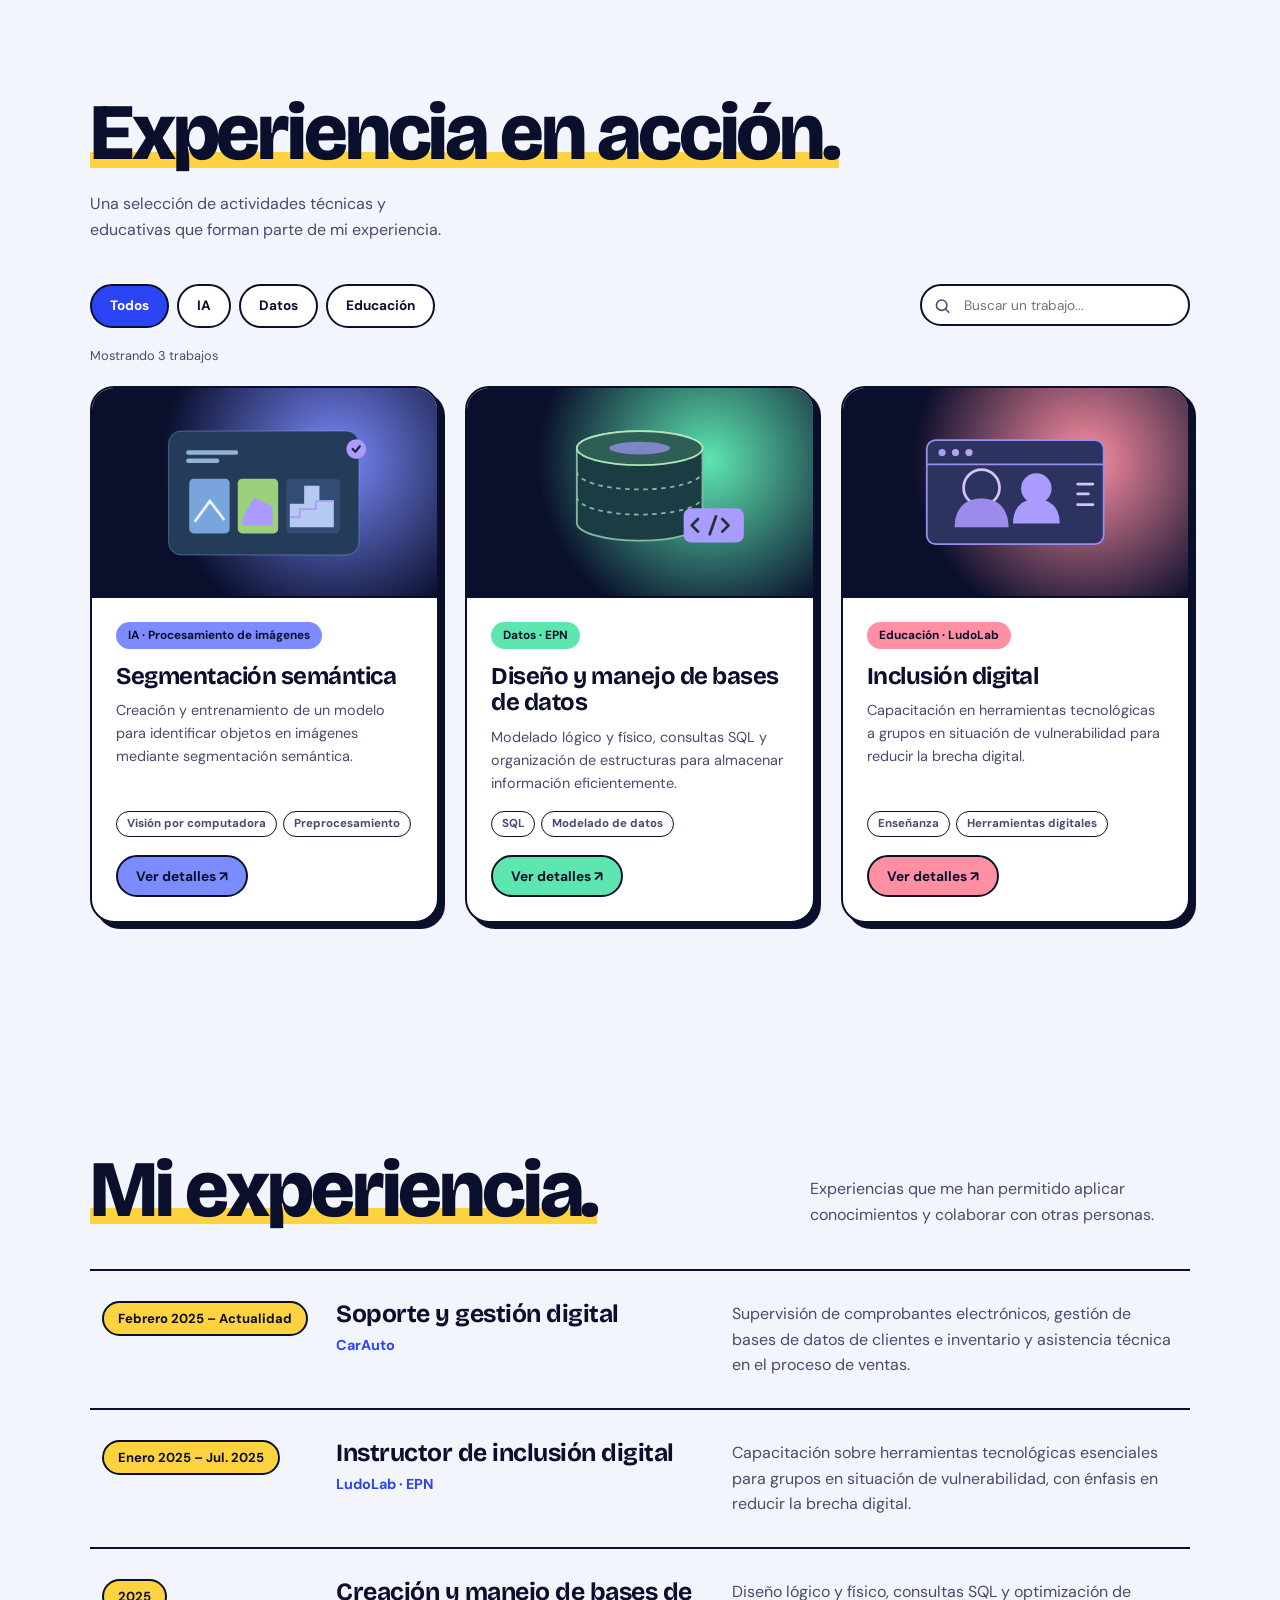
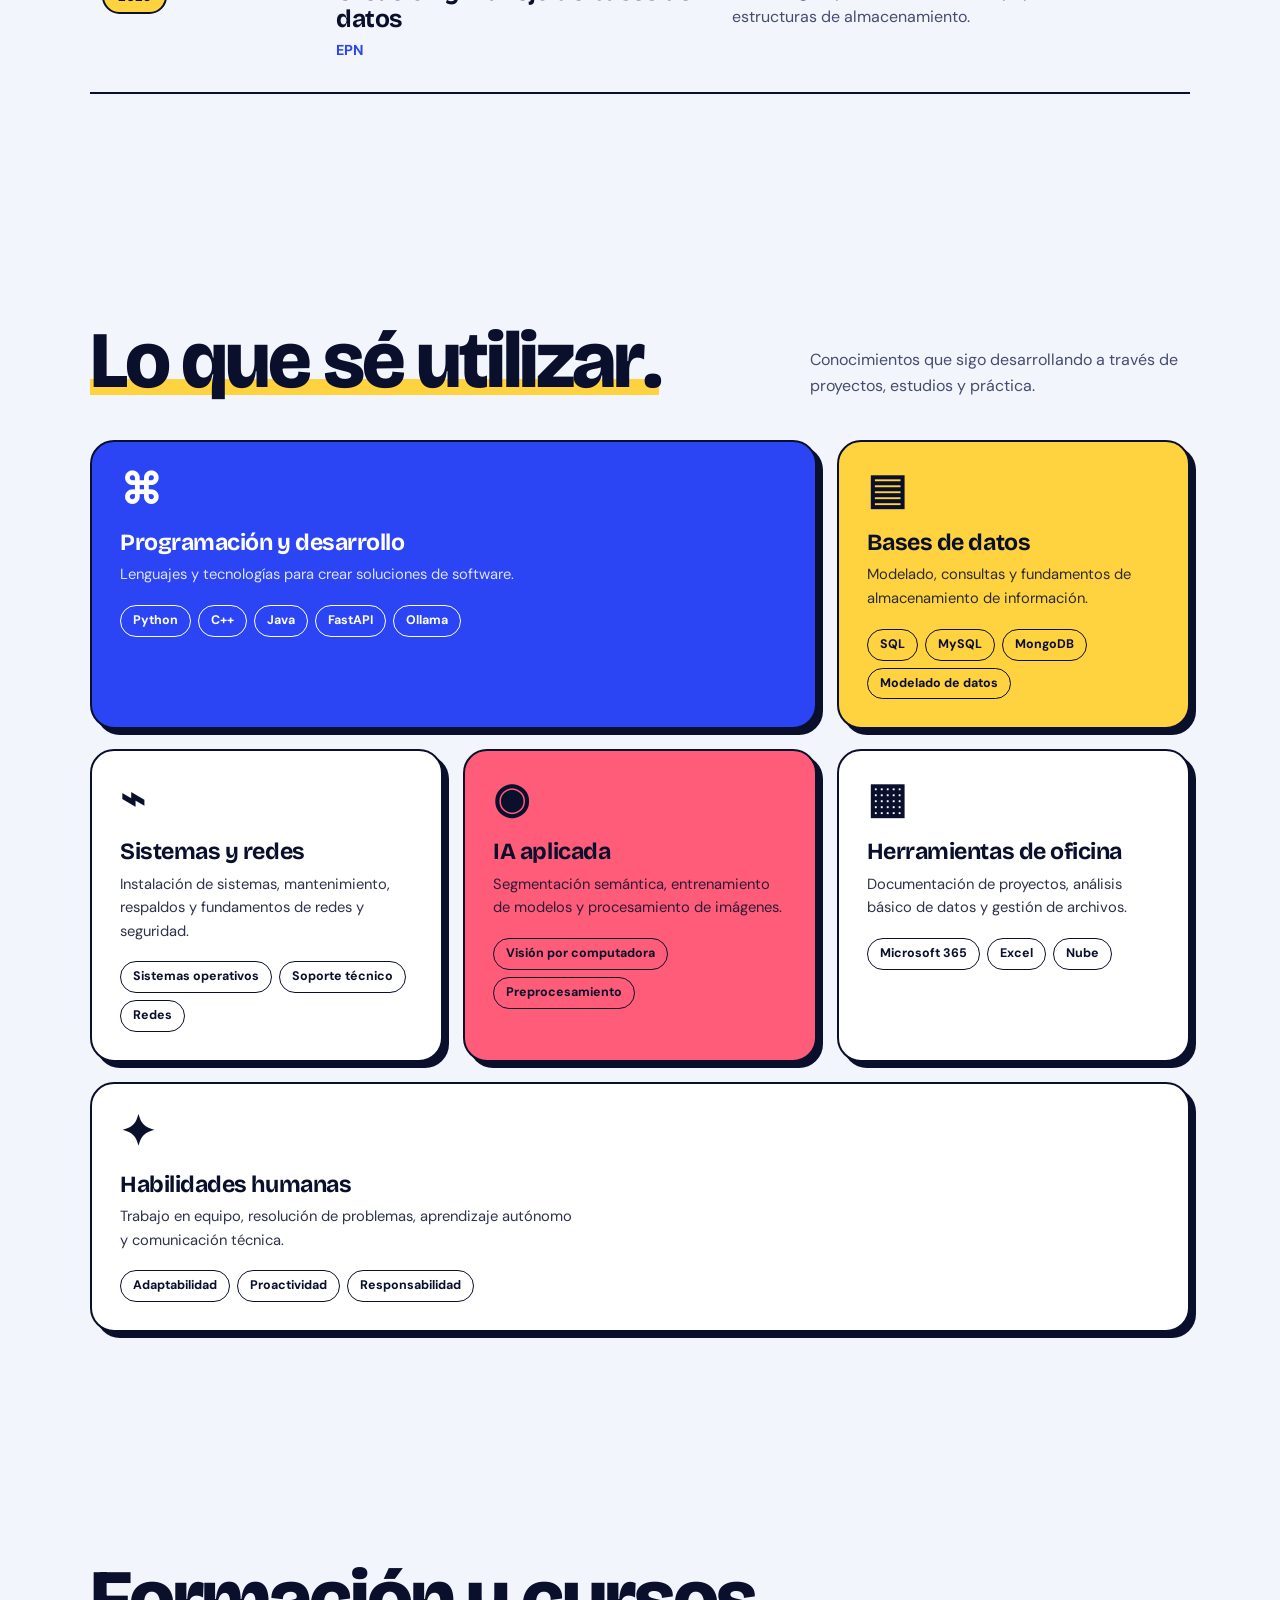
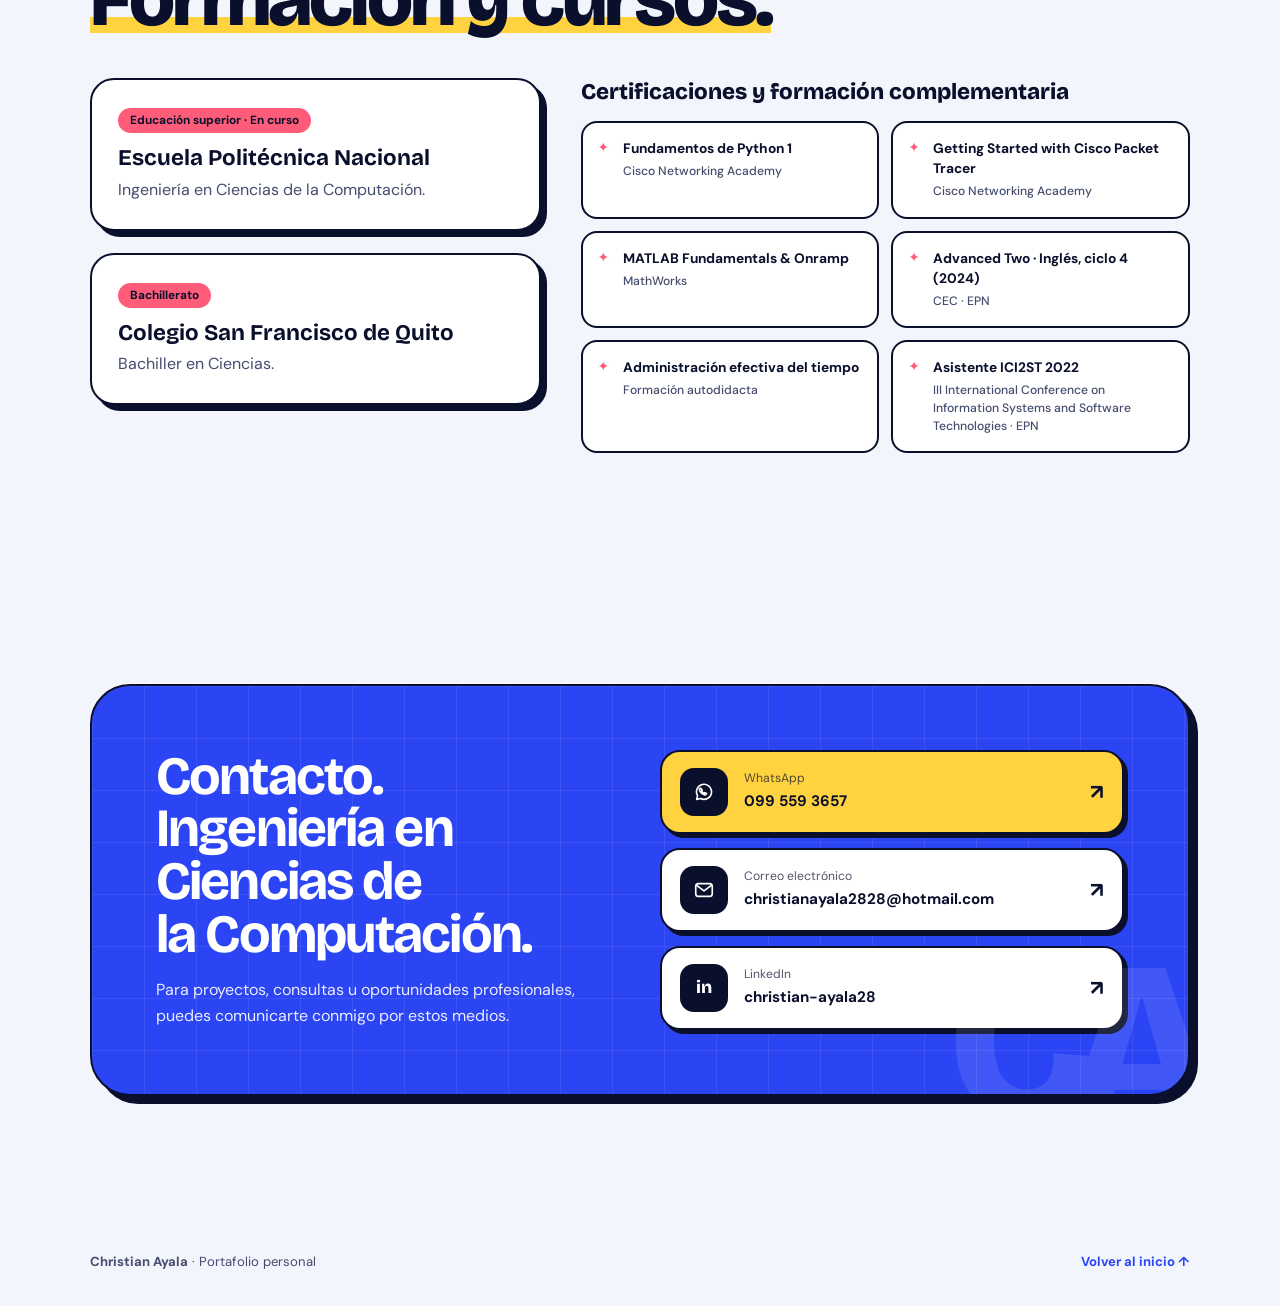
==== commit 7fd53ef7: "Cambio de formato a la fecha" ====
--- a/index.html
+++ b/index.html
@@ -103,7 +103,7 @@
   <div class="sh"><h2 id="xt">Mi experiencia.</h2><p>Experiencias que me han permitido aplicar conocimientos y colaborar con otras personas.</p></div>
   <ol class="tl">
    <li class="tr"><div class="dt">Febrero 2025 – Actualidad</div><div><h3>Soporte y gestión digital</h3><div class="org">CarAuto</div></div><p>Supervisión de comprobantes electrónicos, gestión de bases de datos de clientes e inventario y asistencia técnica en el proceso de ventas.</p></li>
-   <li class="tr"><div class="dt">Enero – Jul. 2025</div><div><h3>Instructor de inclusión digital</h3><div class="org">LudoLab · EPN</div></div><p>Capacitación sobre herramientas tecnológicas esenciales para grupos en situación de vulnerabilidad, con énfasis en reducir la brecha digital.</p></li>
+   <li class="tr"><div class="dt">Enero 2025 – Jul. 2025</div><div><h3>Instructor de inclusión digital</h3><div class="org">LudoLab · EPN</div></div><p>Capacitación sobre herramientas tecnológicas esenciales para grupos en situación de vulnerabilidad, con énfasis en reducir la brecha digital.</p></li>
    <li class="tr"><div class="dt">2025</div><div><h3>Creación y manejo de bases de datos</h3><div class="org">EPN</div></div><p>Diseño lógico y físico, consultas SQL y optimización de estructuras de almacenamiento.</p></li>
   </ol>
  </div>
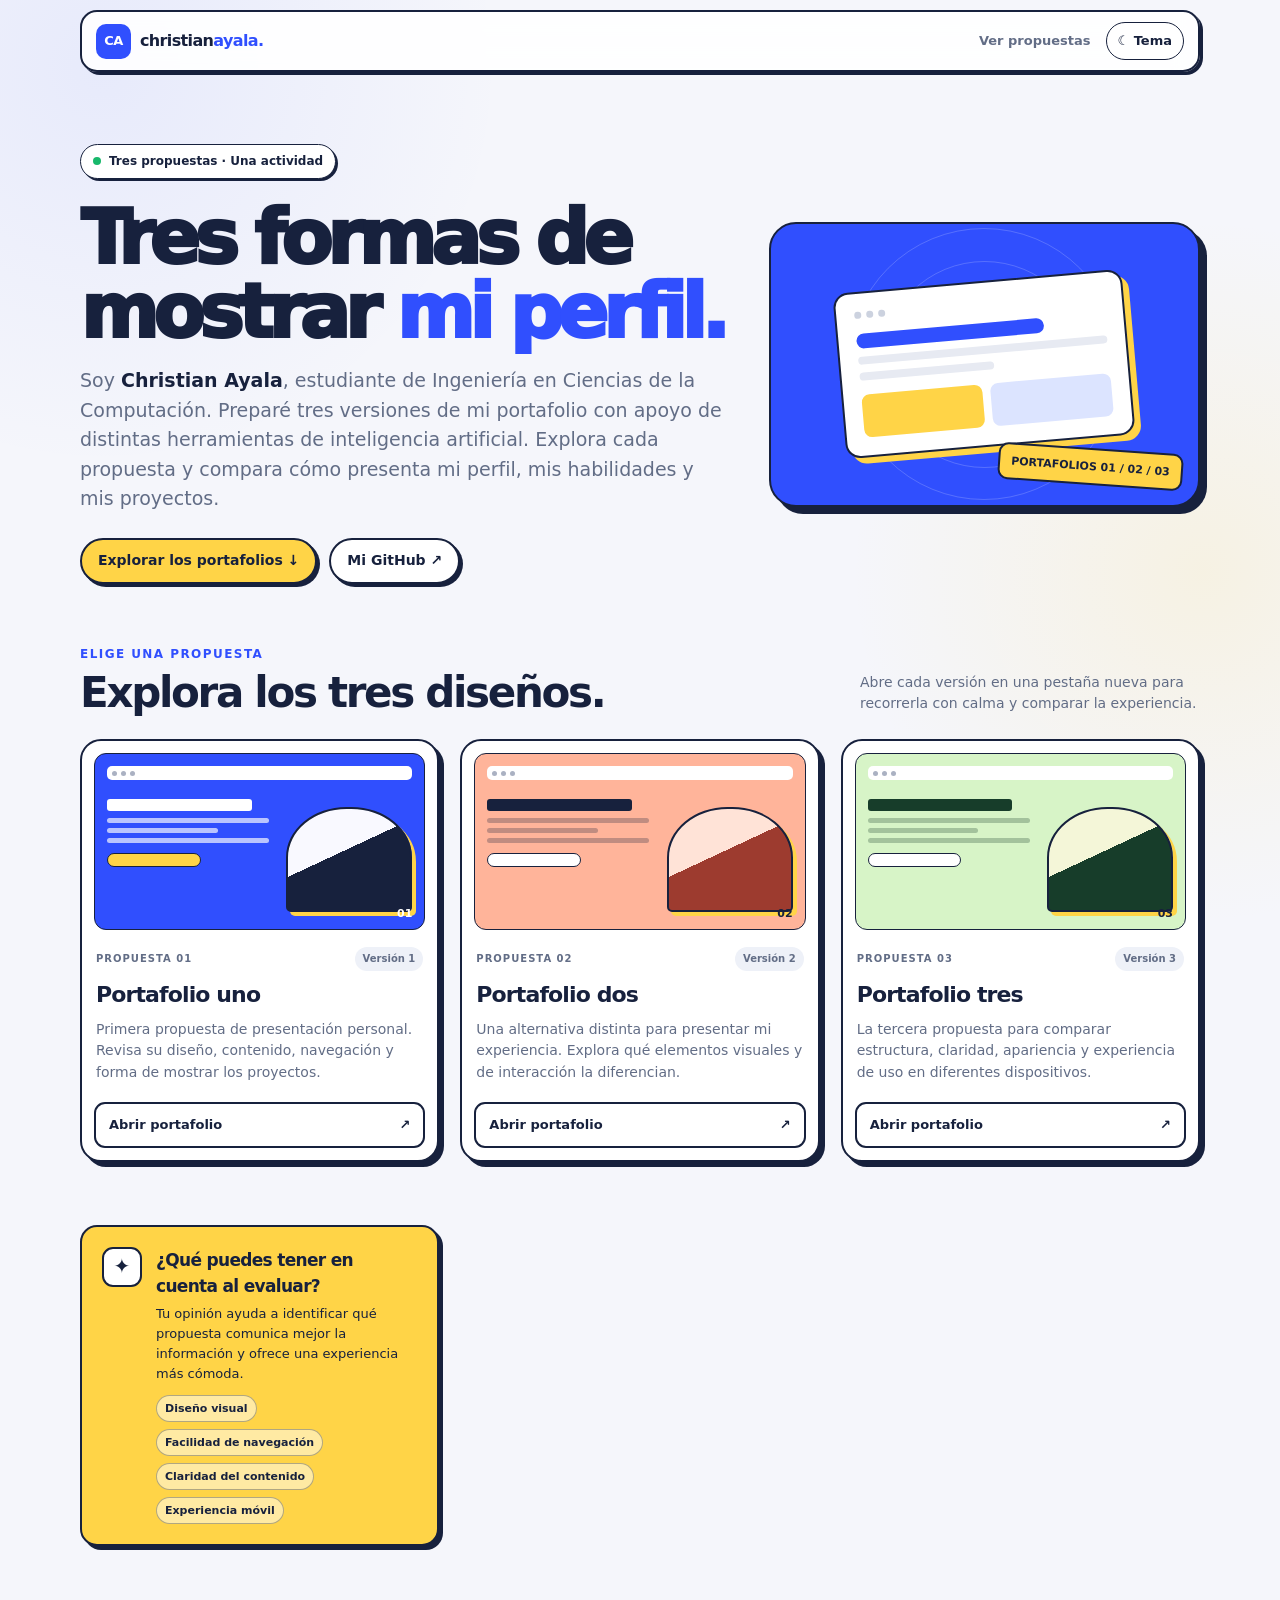
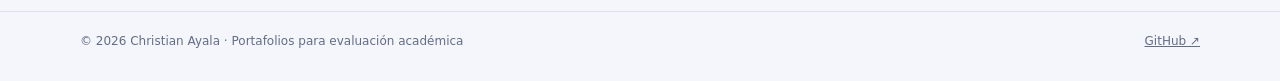
==== commit 9827a06e: "carga de los index.html" ====
--- a/index.html
+++ b/index.html
@@ -1,180 +1,75 @@
-<!DOCTYPE html>
-<html lang="es" data-theme="light">
+<!doctype html>
+<html lang="es">
 <head>
-<meta charset="UTF-8">
+<meta charset="utf-8">
 <meta name="viewport" content="width=device-width, initial-scale=1">
-<meta name="description" content="Portafolio de Christian Ayala, estudiante de Ingeniería en Ciencias de la Computación en la Escuela Politécnica Nacional. Proyectos, experiencia y habilidades.">
-<meta name="theme-color" content="#193449">
-<meta name="color-scheme" content="light dark">
-<title>Christian Ayala | Portafolio</title>
-<script>if(!matchMedia("(prefers-reduced-motion:reduce)").matches)document.documentElement.classList.add("js")</script>
-<link rel="preconnect" href="https://fonts.googleapis.com"><link rel="preconnect" href="https://fonts.gstatic.com" crossorigin>
-<link href="https://fonts.googleapis.com/css2?family=Bricolage+Grotesque:opsz,wght@12..96,600;12..96,800&family=DM+Sans:wght@400;500;700&display=swap" rel="stylesheet">
-<link rel="stylesheet" href="css/styles.css">
+<meta name="theme-color" content="#f5f6fb">
+<meta name="description" content="Explora y compara las tres propuestas de portafolio de Christian Ayala.">
+<title>Portafolios de Christian Ayala</title>
+<style>
+:root{color-scheme:light;--bg:#f5f6fb;--surface:#fff;--soft:#eef1f8;--text:#17213d;--muted:#626d86;--line:#dce1ed;--blue:#304ffe;--yellow:#ffd447;--shadow:5px 5px 0 var(--text);--nav:rgba(255,255,255,.9)}
+*{box-sizing:border-box}html{scroll-behavior:smooth}body{margin:0;background:radial-gradient(circle at 8% 4%,#304ffe12,transparent 25rem),radial-gradient(circle at 94% 34%,#ffd44722,transparent 22rem),var(--bg);color:var(--text);font-family:Inter,system-ui,-apple-system,"Segoe UI",sans-serif;line-height:1.55;transition:background .2s,color .2s}a{color:inherit}a:focus-visible,button:focus-visible{outline:3px solid #ff9d00;outline-offset:4px}.shell{width:min(1120px,calc(100% - 36px));margin:auto}
+.topbar{position:sticky;top:10px;z-index:5;width:min(1120px,calc(100% - 24px));margin:10px auto 0;padding:10px 14px;display:flex;align-items:center;justify-content:space-between;gap:14px;border:2px solid var(--text);border-radius:17px;background:var(--nav);backdrop-filter:blur(12px);box-shadow:3px 3px 0 var(--text)}.brand{display:flex;align-items:center;gap:9px;text-decoration:none;font-weight:900;letter-spacing:-.04em}.mark{display:grid;place-items:center;width:35px;height:35px;border-radius:10px;background:var(--blue);color:white;font-size:13px}.nav-actions{display:flex;align-items:center;gap:15px}.nav-link{font-size:13px;font-weight:800;text-decoration:none;color:var(--muted)}.nav-link:hover{color:var(--blue)}button{font:inherit}.theme{padding:8px 11px;border:1.5px solid var(--text);border-radius:99px;background:var(--surface);color:var(--text);font-size:13px;font-weight:800;cursor:pointer}
+.hero{padding:72px 0 53px}.hero-grid{display:grid;grid-template-columns:1.2fr .8fr;gap:42px;align-items:center}.eyebrow{display:inline-flex;align-items:center;gap:8px;padding:7px 12px;border:1.5px solid var(--text);border-radius:99px;background:var(--surface);font-size:12px;font-weight:850;box-shadow:2px 2px 0 var(--text)}.dot{width:8px;height:8px;border-radius:50%;background:#18b86b}h1{margin:22px 0 17px;font-size:clamp(42px,6.5vw,75px);line-height:.99;letter-spacing:-.075em;font-weight:950}h1 em{color:var(--blue);font-style:normal}.lead{max-width:660px;margin:0;color:var(--muted);font-size:clamp(16px,1.7vw,19px)}.lead strong{color:var(--text)}.actions{display:flex;flex-wrap:wrap;gap:12px;margin-top:25px}.btn{display:inline-flex;align-items:center;justify-content:center;gap:8px;min-height:45px;padding:10px 16px;border:2px solid var(--text);border-radius:99px;background:var(--yellow);color:#17213d;box-shadow:3px 3px 0 var(--text);font-size:14px;font-weight:850;text-decoration:none;transition:transform .18s,box-shadow .18s}.btn:hover{transform:translate(-2px,-2px);box-shadow:5px 5px 0 var(--text)}.btn.alt{background:var(--surface);color:var(--text)}
+.hero-art{position:relative;min-height:285px;display:grid;place-items:center;overflow:hidden;border:2px solid var(--text);border-radius:27px;background:var(--blue);box-shadow:7px 7px 0 var(--text)}.hero-art:before,.hero-art:after{content:"";position:absolute;border:1px solid #ffffff30;border-radius:50%}.hero-art:before{width:270px;height:270px}.hero-art:after{width:205px;height:205px}.mock{position:relative;z-index:1;width:68%;padding:18px;border:2px solid #17213d;border-radius:15px;background:#fff;box-shadow:6px 6px 0 var(--yellow);transform:rotate(-5deg)}.dots{display:flex;gap:5px;margin-bottom:15px}.dots i{width:7px;height:7px;border-radius:50%;background:#ccd2df}.line{height:8px;margin:8px 0;border-radius:99px;background:#e7eaf2}.line.main{width:75%;height:15px;background:#304ffe}.line.short{width:54%}.tiles{display:grid;grid-template-columns:1fr 1fr;gap:8px;margin-top:14px}.tiles span{height:43px;border-radius:8px;background:#ffd447}.tiles span+span{background:#dce4ff}.tag{position:absolute;right:15px;bottom:20px;z-index:2;padding:8px 11px;border:2px solid var(--text);border-radius:10px;background:var(--yellow);color:#17213d;font-size:11px;font-weight:900;transform:rotate(4deg)}
+.section-head{display:flex;justify-content:space-between;align-items:end;gap:22px;margin:8px 0 24px}.kicker{margin:0 0 6px;color:var(--blue);font-size:12px;font-weight:900;letter-spacing:.12em;text-transform:uppercase}h2{margin:0;font-size:clamp(28px,4vw,42px);line-height:1.08;letter-spacing:-.055em}.section-note{max-width:340px;margin:0;color:var(--muted);font-size:14px}.cards{display:grid;grid-template-columns:repeat(3,minmax(0,1fr));gap:21px}.card{display:flex;flex-direction:column;min-width:0;padding:12px;border:2px solid var(--text);border-radius:21px;background:var(--surface);box-shadow:var(--shadow);transition:transform .2s,box-shadow .2s}.card:hover{transform:translate(-3px,-3px);box-shadow:8px 8px 0 var(--text)}
+.preview{height:177px;position:relative;overflow:hidden;padding:12px;border:1.5px solid var(--text);border-radius:12px;background:#304ffe}.preview.two{background:#ffb49a}.preview.three{background:#d7f4c7}.browser{height:14px;display:flex;gap:4px;align-items:center;padding:0 5px;border-radius:5px;background:#fff}.browser i{width:5px;height:5px;border-radius:50%;background:#aab1c2}.screen{display:grid;grid-template-columns:1.15fr .85fr;gap:9px;height:120px;margin-top:12px}.copy{padding-top:7px}.titlebar{width:85%;height:12px;margin-bottom:7px;border-radius:3px;background:#fff}.miniline{width:95%;height:5px;margin:5px 0;border-radius:3px;background:#ffffffaa}.miniline.short{width:65%}.cta{width:55%;height:14px;margin-top:10px;border:1px solid #17213d;border-radius:99px;background:#ffd447}.person{align-self:end;height:105px;border:2px solid #17213d;border-radius:48% 48% 5px 5px;background:linear-gradient(155deg,#f9f9ff 0 43%,#17213d 43% 100%);box-shadow:4px 4px 0 #ffd447}.two .titlebar{background:#17213d}.two .miniline{background:#17213d45}.two .cta{background:white}.two .person{background:linear-gradient(155deg,#ffe3d7 0 43%,#9d3b2f 43% 100%)}.three .titlebar{background:#173d2a}.three .miniline{background:#173d2a45}.three .cta{background:white}.three .person{background:linear-gradient(155deg,#f4f6d8 0 43%,#173d2a 43% 100%)}.number{position:absolute;right:12px;bottom:7px;color:#ffffff;font-size:11px;font-weight:900}.two .number,.three .number{color:#17213d}
+.card-meta{display:flex;justify-content:space-between;align-items:center;gap:8px;margin:17px 2px 7px}.label{color:var(--muted);font-size:10px;font-weight:900;letter-spacing:.1em;text-transform:uppercase}.badge{padding:4px 8px;border-radius:99px;background:var(--soft);color:var(--muted);font-size:10px;font-weight:850}h3{margin:0 2px 7px;font-size:22px;letter-spacing:-.04em}.card p{flex:1;margin:0 2px 18px;color:var(--muted);font-size:14px}.card-link{display:flex;justify-content:space-between;align-items:center;gap:8px;padding:11px 13px;border:2px solid var(--text);border-radius:11px;background:var(--surface);font-size:13px;font-weight:900;text-decoration:none;transition:background .18s,color .18s}.card-link:hover{background:var(--blue);color:white}
+.note{display:grid;grid-template-columns:auto 1fr;gap:14px;margin:42px 0 65px;padding:20px;border:2px solid #17213d;border-radius:17px;background:var(--yellow);color:#17213d;box-shadow:4px 4px 0 #17213d}.note-icon{display:grid;place-items:center;width:40px;height:40px;border:2px solid #17213d;border-radius:11px;background:white;font-size:20px}.note h3{margin:0 0 4px;font-size:17px}.note p{margin:0;font-size:13px}.criteria{display:flex;flex-wrap:wrap;gap:7px;margin-top:11px}.criteria span{padding:4px 8px;border:1px solid #17213d55;border-radius:99px;background:#ffffff80;font-size:11px;font-weight:800}
+footer{padding:20px 0 30px;border-top:1px solid var(--line);color:var(--muted);font-size:12px}.foot{display:flex;justify-content:space-between;gap:12px}
+body.dark{color-scheme:dark;--bg:#111720;--surface:#1a2431;--soft:#263446;--text:#edf2fa;--muted:#a9b6c8;--line:#334154;--blue:#7c9cff;--yellow:#e7c65c;--shadow:5px 5px 0 #070b11;--nav:rgba(26,36,49,.92);background:radial-gradient(circle at 8% 4%,#5b7bd31f,transparent 25rem),radial-gradient(circle at 94% 34%,#e7c65c12,transparent 22rem),var(--bg)}body.dark h1 em,body.dark .kicker{color:#9bb4ff}body.dark .hero-art{background:#263b72}body.dark .card{border-color:#435168}body.dark .preview.two{background:#9e6858}body.dark .preview.three{background:#52745b}body.dark .card-link:hover{background:#344b7d}body.dark .note{background:#d6b94f}
+@media(max-width:850px){.hero{padding-top:54px}.hero-grid{grid-template-columns:1fr;gap:28px}.hero-art{min-height:235px}.mock{width:min(270px,70%)}.cards{grid-template-columns:repeat(2,minmax(0,1fr))}.card:last-child{grid-column:1/-1}.card:last-child .preview{height:177px}}
+@media(max-width:580px){.shell{width:calc(100% - 28px)}.topbar{width:calc(100% - 18px);top:6px;margin-top:6px;padding:8px 10px}.brand{font-size:13px}.nav-link{display:none}.hero{padding:45px 0 35px}h1{font-size:clamp(43px,12vw,62px)}.hero-art{min-height:215px}.section-head{align-items:start;flex-direction:column;gap:9px}.cards{grid-template-columns:1fr}.card:last-child{grid-column:auto}.preview,.card:last-child .preview{height:180px}.note{margin:32px 0 45px;padding:14px}.foot{flex-direction:column;align-items:start}}
+@media(prefers-reduced-motion:reduce){*,*:before,*:after{scroll-behavior:auto!important;transition-duration:.01ms!important}}
+</style>
 </head>
 <body>
-<a class="skip" href="#contenido">Saltar al contenido principal</a>
-<div class="bar" id="bar" aria-hidden="true"></div>
-
-<header class="hd">
- <div class="hbar">
-  <a class="logo" href="#inicio" aria-label="Christian Ayala, ir al inicio">christian<i>ayala.</i></a>
-  <nav class="nav" id="nav" aria-label="Navegación principal">
-   <a href="#inicio" class="on">Inicio</a><a href="#sobre-mi">Sobre mí</a><a href="#proyectos">Trabajos</a><a href="#experiencia">Experiencia</a><a href="#habilidades">Habilidades</a><a href="#formacion">Formación</a><a href="#contacto">Contacto</a>
-  </nav>
-  <button id="th" class="ib th" type="button" aria-label="Cambiar a tema oscuro"><span id="ti" aria-hidden="true">☾</span></button>
-  <button id="mb" class="ib mb" type="button" aria-label="Abrir menú de navegación" aria-controls="nav" aria-expanded="false"><span id="mi" aria-hidden="true">☰</span></button>
- </div>
+<header class="topbar">
+  <a class="brand" href="./" aria-label="Inicio"><span class="mark">CA</span><span>christian<span style="color:var(--blue)">ayala.</span></span></a>
+  <div class="nav-actions"><a class="nav-link" href="#propuestas">Ver propuestas</a><button class="theme" id="themeToggle" type="button">☾ Tema</button></div>
 </header>
-
-<main id="contenido">
-<section id="inicio" class="hero" aria-labelledby="ht">
- <div class="wrap hg">
-  <div>
-   <span class="chip rv">Bienvenido a mi portafolio</span>
-   <h1 id="ht">Christian <span class="l2">Ayala.</span></h1>
-   <p class="lead rv" style="--rd:.7s">Tecnología para resolver problemas reales.</p>
-   <p class="tw rv" style="--rd:.8s">Me interesa <b>crear soluciones que aporten valor.</b></p>
-   <p class="cp rv" style="--rd:.9s">Estudiante de Ingeniería en Ciencias de la Computación en la Escuela Politécnica Nacional. Me interesan el desarrollo de software, las bases de datos, las redes y la seguridad informática.</p>
-   <div class="btns rv" style="--rd:1s"><a class="btn by" href="#proyectos">Explorar trabajos ↗</a><a class="btn bw" href="#contacto">Contactarme →</a></div>
+<main>
+<section class="hero shell">
+  <div class="hero-grid">
+    <div>
+      <div class="eyebrow"><span class="dot"></span>Tres propuestas · Una actividad</div>
+      <h1>Tres formas de mostrar <em>mi perfil.</em></h1>
+      <p class="lead">Soy <strong>Christian Ayala</strong>, estudiante de Ingeniería en Ciencias de la Computación. Preparé tres versiones de mi portafolio con apoyo de distintas herramientas de inteligencia artificial. Explora cada propuesta y compara cómo presenta mi perfil, mis habilidades y mis proyectos.</p>
+      <div class="actions"><a class="btn" href="#propuestas">Explorar los portafolios ↓</a><a class="btn alt" href="https://github.com/Handresth404" target="_blank" rel="noopener noreferrer">Mi GitHub ↗</a></div>
+    </div>
+    <div class="hero-art" role="img" aria-label="Ilustración decorativa de una interfaz web">
+      <div class="mock"><div class="dots"><i></i><i></i><i></i></div><div class="line main"></div><div class="line"></div><div class="line short"></div><div class="tiles"><span></span><span></span></div></div>
+      <div class="tag">PORTAFOLIOS 01 / 02 / 03</div>
+    </div>
   </div>
-  <div class="pt">
-   <div class="epn"><svg viewBox="0 0 24 24" fill="none" aria-hidden="true"><path d="m2 9 10-5 10 5-10 5L2 9Z" stroke="currentColor" stroke-width="1.8" stroke-linejoin="round"/><path d="M6 12v5c3.8 3 8.2 3 12 0v-5M22 9v7" stroke="currentColor" stroke-width="1.8" stroke-linecap="round"/></svg>Escuela Politécnica Nacional</div>
-   <div class="arch rv" style="--rd:.4s"><img src="assets/foto-christian.jpg" alt="Retrato de Christian Ayala" decoding="async" width="900" height="1125"></div>
-   <svg class="seal" viewBox="0 0 124 124" aria-hidden="true"><defs><path id="cp" d="M62 62m-44 0a44 44 0 1 1 88 0a44 44 0 1 1-88 0"/></defs><circle cx="62" cy="62" r="60" fill="#FF5C7A" stroke="#0A0F2C" stroke-width="2.5"/><text><textPath href="#cp" textLength="268" lengthAdjust="spacing">SOFTWARE ✦ DATOS ✦ REDES ✦ SEGURIDAD ✦</textPath></text><text x="62" y="71" text-anchor="middle" style="font-size:24px;letter-spacing:0">CA</text></svg>
-  </div>
- </div>
 </section>
-
-<div class="band" aria-label="Áreas de interés">
- <div class="band-inner">
-  <span>Desarrollo de software ✦</span>
-  <span>Bases de datos ✦</span>
-  <span>Redes y seguridad ✦</span>
-  <span>IA aplicada ✦</span>
-  <span>Inclusión digital</span>
- </div>
-</div>
-
-<section id="sobre-mi" class="sec" aria-labelledby="at">
- <div class="wrap">
-  <div class="sh"><h2 id="at">Más allá del código.</h2></div>
-  <div class="ag">
-   <p class="st">Me motiva entender cómo funcionan las cosas y convertir ese conocimiento en soluciones útiles, accesibles y claras.</p>
-   <div class="ab">
-    <p>Mi formación combina programación, sistemas operativos, gestión de bases de datos y fundamentos de redes y ciberseguridad. También he trabajado en capacitación digital y soporte tecnológico.</p>
-    <p>Valoro el trabajo en equipo, el pensamiento lógico, la comunicación y el aprendizaje continuo. Busco seguir fortaleciendo mis habilidades mediante desafíos prácticos.</p>
-    <a href="#experiencia" class="lk">Conoce mi experiencia ↗</a>
-   </div>
-  </div>
- </div>
-</section>
-
-<section id="proyectos" class="sec" aria-labelledby="pt2">
- <div class="wrap">
-  <div class="sh"><h2 id="pt2">Experiencia en acción.</h2><p>Una selección de actividades técnicas y educativas que forman parte de mi experiencia.</p></div>
-  <div class="tb">
-   <div class="fl" role="group" aria-label="Filtrar trabajos por área">
-    <button type="button" class="fb" data-f="todos" aria-pressed="true">Todos</button><button type="button" class="fb" data-f="ia" aria-pressed="false">IA</button><button type="button" class="fb" data-f="datos" aria-pressed="false">Datos</button><button type="button" class="fb" data-f="social" aria-pressed="false">Educación</button>
-   </div>
-   <div class="sw"><label class="sr" for="q">Buscar trabajos</label><svg width="17" height="17" viewBox="0 0 24 24" fill="none" stroke="currentColor" stroke-width="2.2" aria-hidden="true"><circle cx="10.8" cy="10.8" r="7.4"/><path d="m16.5 16.5 5 5"/></svg><input type="search" id="q" placeholder="Buscar un trabajo..." autocomplete="off" maxlength="80"></div>
-  </div>
-  <div class="rb"><span id="rc" role="status" aria-live="polite">Mostrando 3 trabajos</span><button id="rs" class="rs" type="button" hidden>Limpiar filtros</button></div>
-  <div class="pg" id="pg">
-   <article class="card pc" style="--g:#7C8CFF" data-c="ia" data-k="inteligencia artificial ia procesamiento imagenes segmentacion semantica modelo objetos entrenamiento preprocesamiento">
-    <div class="art" aria-hidden="true"><svg viewBox="0 0 300 160" fill="none"><rect x="43" y="12" width="212" height="138" rx="14" fill="#243C5A" stroke="#86B8F1" stroke-opacity=".45"/><path d="M65 36h53M65 45h32" stroke="#93B3D8" stroke-width="5" stroke-linecap="round"/><rect x="66" y="65" width="45" height="61" rx="5" fill="#78A6DC"/><path d="M72 113 89 90l16 21" stroke="#E9F3FF" stroke-width="3"/><rect x="120" y="65" width="45" height="61" rx="5" fill="#9BD17A"/><path d="m125 110 13-24 21 10v21h-34z" fill="#A99BFF"/><rect x="174" y="65" width="60" height="61" rx="5" fill="#314D73"/><path d="M178 93h16v-20h17v16h16v30h-49z" fill="#B5C9F1"/><path d="M179 108h10v-9h18v-9h20" stroke="#A99BFF" stroke-width="2"/><circle cx="252" cy="32" r="11" fill="#A99BFF"/><path d="m248 32 3 3 5-6" stroke="#15243A" stroke-width="2.5" stroke-linecap="round" stroke-linejoin="round"/></svg></div>
-    <div class="pb"><span class="tag">IA · Procesamiento de imágenes</span><h3>Segmentación semántica</h3><p>Creación y entrenamiento de un modelo para identificar objetos en imágenes mediante segmentación semántica.</p><div class="tc"><span>Visión por computadora</span><span>Preprocesamiento</span></div><button class="po" type="button" data-p="segmentacion" aria-haspopup="dialog">Ver detalles ↗</button></div>
-   </article>
-   <article class="card pc" style="--g:#5EE6B0" data-c="datos" data-k="bases datos sql mysql mongodb modelado logico fisico consultas estructuras almacenamiento">
-    <div class="art" aria-hidden="true"><svg viewBox="0 0 300 160" fill="none"><ellipse cx="150" cy="31" rx="70" ry="19" fill="#436E67" stroke="#ACD7B5" stroke-width="2"/><path d="M80 31v83c0 11 31 20 70 20s70-9 70-20V31" fill="#1B3C43" stroke="#88B8A5" stroke-width="2"/><path d="M80 57c0 11 31 20 70 20s70-9 70-20M80 85c0 11 31 20 70 20s70-9 70-20" stroke="#81B9A2" stroke-width="2" stroke-dasharray="5 5"/><ellipse cx="150" cy="31" rx="70" ry="19" fill="#2E5E56" stroke="#AFE7BA" stroke-width="2"/><ellipse cx="150" cy="31" rx="34" ry="7" fill="#A99BFF" opacity=".65"/><rect x="199" y="98" width="67" height="38" rx="8" fill="#A99BFF"/><path d="m215 110-7 7 7 7m27-14 7 7-7 7m-7-17-7 20" stroke="#1A362B" stroke-width="3" stroke-linejoin="round" stroke-linecap="round"/></svg></div>
-    <div class="pb"><span class="tag">Datos · EPN</span><h3>Diseño y manejo de bases de datos</h3><p>Modelado lógico y físico, consultas SQL y organización de estructuras para almacenar información eficientemente.</p><div class="tc"><span>SQL</span><span>Modelado de datos</span></div><button class="po" type="button" data-p="bases" aria-haspopup="dialog">Ver detalles ↗</button></div>
-   </article>
-   <article class="card pc" style="--g:#FF8FA3" data-c="social" data-k="ludolab instructor proyecto inclusion digital epn capacitacion tecnologia educacion personas vulnerables brecha digital">
-    <div class="art" aria-hidden="true"><svg viewBox="0 0 300 160" fill="none"><rect x="51" y="22" width="197" height="116" rx="10" fill="#2C335F" stroke="#988EF0" stroke-width="2"/><path d="M51 49h197" stroke="#988EF0" stroke-width="2"/><circle cx="68" cy="36" r="4" fill="#A99BFF"/><circle cx="83" cy="36" r="4" fill="#B7A6ED"/><circle cx="98" cy="36" r="4" fill="#B7A6ED"/><circle cx="112" cy="75" r="20" stroke="#D1C5FD" stroke-width="3"/><path d="M82 119c0-21 12-32 30-32s30 11 30 32" fill="#9C8BEA"/><circle cx="173" cy="76" r="17" fill="#A99BFF"/><path d="M147 115c0-18 10-27 26-27s26 9 26 27" fill="#A99BFF"/><path d="M219 71h17M219 82h12M219 94h17" stroke="#D1C5FD" stroke-width="3" stroke-linecap="round"/></svg></div>
-    <div class="pb"><span class="tag">Educación · LudoLab</span><h3>Inclusión digital</h3><p>Capacitación en herramientas tecnológicas a grupos en situación de vulnerabilidad para reducir la brecha digital.</p><div class="tc"><span>Enseñanza</span><span>Herramientas digitales</span></div><button class="po" type="button" data-p="ludolab" aria-haspopup="dialog">Ver detalles ↗</button></div>
-   </article>
-  </div>
-  <div id="es" class="es" hidden><strong>No encontramos trabajos con esos criterios.</strong><p>Prueba otra palabra o vuelve a mostrar todos los trabajos.</p><button id="er" class="btn by" type="button">Mostrar todos</button></div>
- </div>
-</section>
-
-<section id="experiencia" class="sec" aria-labelledby="xt">
- <div class="wrap">
-  <div class="sh"><h2 id="xt">Mi experiencia.</h2><p>Experiencias que me han permitido aplicar conocimientos y colaborar con otras personas.</p></div>
-  <ol class="tl">
-   <li class="tr"><div class="dt">Febrero 2025 – Actualidad</div><div><h3>Soporte y gestión digital</h3><div class="org">CarAuto</div></div><p>Supervisión de comprobantes electrónicos, gestión de bases de datos de clientes e inventario y asistencia técnica en el proceso de ventas.</p></li>
-   <li class="tr"><div class="dt">Enero 2025 – Jul. 2025</div><div><h3>Instructor de inclusión digital</h3><div class="org">LudoLab · EPN</div></div><p>Capacitación sobre herramientas tecnológicas esenciales para grupos en situación de vulnerabilidad, con énfasis en reducir la brecha digital.</p></li>
-   <li class="tr"><div class="dt">2025</div><div><h3>Creación y manejo de bases de datos</h3><div class="org">EPN</div></div><p>Diseño lógico y físico, consultas SQL y optimización de estructuras de almacenamiento.</p></li>
-  </ol>
- </div>
-</section>
-
-<section id="habilidades" class="sec" aria-labelledby="kt">
- <div class="wrap">
-  <div class="sh"><h2 id="kt">Lo que sé utilizar.</h2><p>Conocimientos que sigo desarrollando a través de proyectos, estudios y práctica.</p></div>
-  <div class="bento">
-   <article class="card sk s4 cb"><div class="gl" aria-hidden="true">⌘</div><h3>Programación y desarrollo</h3><p>Lenguajes y tecnologías para crear soluciones de software.</p><div class="pl"><span>Python</span><span>C++</span><span>Java</span><span>FastAPI</span><span>Ollama</span></div></article>
-   <article class="card sk s2 cy"><div class="gl" aria-hidden="true">▤</div><h3>Bases de datos</h3><p>Modelado, consultas y fundamentos de almacenamiento de información.</p><div class="pl"><span>SQL</span><span>MySQL</span><span>MongoDB</span><span>Modelado de datos</span></div></article>
-   <article class="card sk s2"><div class="gl" aria-hidden="true">⌁</div><h3>Sistemas y redes</h3><p>Instalación de sistemas, mantenimiento, respaldos y fundamentos de redes y seguridad.</p><div class="pl"><span>Sistemas operativos</span><span>Soporte técnico</span><span>Redes</span></div></article>
-   <article class="card sk s2 cr"><div class="gl" aria-hidden="true">◉</div><h3>IA aplicada</h3><p>Segmentación semántica, entrenamiento de modelos y procesamiento de imágenes.</p><div class="pl"><span>Visión por computadora</span><span>Preprocesamiento</span></div></article>
-   <article class="card sk s2"><div class="gl" aria-hidden="true">▦</div><h3>Herramientas de oficina</h3><p>Documentación de proyectos, análisis básico de datos y gestión de archivos.</p><div class="pl"><span>Microsoft 365</span><span>Excel</span><span>Nube</span></div></article>
-   <article class="card sk s6"><div class="gl" aria-hidden="true">✦</div><h3>Habilidades humanas</h3><p>Trabajo en equipo, resolución de problemas, aprendizaje autónomo y comunicación técnica.</p><div class="pl"><span>Adaptabilidad</span><span>Proactividad</span><span>Responsabilidad</span></div></article>
-  </div>
- </div>
-</section>
-
-<section id="formacion" class="sec" aria-labelledby="et">
- <div class="wrap">
-  <div class="sh"><h2 id="et">Formación y cursos.</h2></div>
-  <div class="eg">
-   <div>
-    <div class="card ec"><small>Educación superior · En curso</small><h3>Escuela Politécnica Nacional</h3><p>Ingeniería en Ciencias de la Computación.</p></div>
-    <div class="card ec"><small>Bachillerato</small><h3>Colegio San Francisco de Quito</h3><p>Bachiller en Ciencias.</p></div>
-   </div>
-   <div>
-    <h4>Certificaciones y formación complementaria</h4>
-    <ul class="cl">
-     <li>Fundamentos de Python 1<small>Cisco Networking Academy</small></li>
-     <li>Getting Started with Cisco Packet Tracer<small>Cisco Networking Academy</small></li>
-     <li>MATLAB Fundamentals &amp; Onramp<small>MathWorks</small></li>
-     <li>Advanced Two · Inglés, ciclo 4 (2024)<small>CEC · EPN</small></li>
-     <li>Administración efectiva del tiempo<small>Formación autodidacta</small></li>
-     <li>Asistente ICI2ST 2022<small>III International Conference on Information Systems and Software Technologies · EPN</small></li>
-    </ul>
-   </div>
-  </div>
- </div>
-</section>
-
-<section id="contacto" class="sec" aria-labelledby="ct">
- <div class="wrap">
-  <div class="ct">
-   <div>
-    <h3 id="ct">Contacto. Ingeniería en Ciencias de la Computación.</h3>
-    <p>Para proyectos, consultas u oportunidades profesionales, puedes comunicarte conmigo por estos medios.</p>
-   </div>
-   <div class="cm">
-    <a class="cx p" href="https://wa.me/593995593657?text=Hola%2C%20Christian.%20Vi%20tu%20portafolio%20y%20me%20gustar%C3%ADa%20ponerme%20en%20contacto%20contigo." target="_blank" rel="noopener noreferrer" aria-label="Escribir al número 099 559 3657 por WhatsApp"><span class="ci" aria-hidden="true"><svg viewBox="0 0 24 24" width="22" height="22" fill="none" stroke="currentColor" stroke-width="1.8" stroke-linecap="round" stroke-linejoin="round"><path d="M20.2 11.9a8.2 8.2 0 0 1-12 7.2L4 20l.95-4A8.2 8.2 0 1 1 20.2 12Z"/><path d="M9 8.5c-.3-.5-.6-.5-.9-.5s-.6.2-.8.6c-.4.6-.3 1.3.2 2.4 1.1 2.1 2.8 3.4 4.9 4 .7.2 1.3.1 1.8-.4l.7-.9-1.9-1-1 1c-1-.5-2.2-1.5-2.7-2.6l.8-.9-1.1-1.7Z"/></svg></span><span><small>WhatsApp</small><strong>099 559 3657</strong></span><span class="ar" aria-hidden="true">↗</span></a>
-    <a class="cx" href="mailto:christianayala2828@hotmail.com" aria-label="Enviar correo a christianayala2828@hotmail.com"><span class="ci" aria-hidden="true"><svg viewBox="0 0 24 24" width="22" height="22" fill="none" stroke="currentColor" stroke-width="1.8" stroke-linecap="round" stroke-linejoin="round"><rect x="3" y="5" width="18" height="14" rx="3"/><path d="m4 7 8 6 8-6"/></svg></span><span><small>Correo electrónico</small><strong>christianayala2828@<wbr>hotmail.com</strong></span><span class="ar" aria-hidden="true">↗</span></a>
-    <a class="cx" href="https://www.linkedin.com/in/christian-ayala28" target="_blank" rel="noopener noreferrer" aria-label="Visitar el LinkedIn de Christian Ayala"><span class="ci" aria-hidden="true">in</span><span><small>LinkedIn</small><strong>christian-ayala28</strong></span><span class="ar" aria-hidden="true">↗</span></a>
-   </div>
-   <span class="mono" aria-hidden="true">CA</span>
-  </div>
- </div>
+<section class="shell" id="propuestas">
+  <div class="section-head"><div><p class="kicker">Elige una propuesta</p><h2>Explora los tres diseños.</h2></div><p class="section-note">Abre cada versión en una pestaña nueva para recorrerla con calma y comparar la experiencia.</p></div>
+  <div class="cards">
+    <article class="card">
+      <div class="preview"><div class="browser"><i></i><i></i><i></i></div><div class="screen"><div class="copy"><div class="titlebar"></div><div class="miniline"></div><div class="miniline short"></div><div class="miniline"></div><div class="cta"></div></div><div class="person"></div></div><span class="number">01</span></div>
+      <div class="card-meta"><span class="label">Propuesta 01</span><span class="badge">Versión 1</span></div><h3>Portafolio uno</h3><p>Primera propuesta de presentación personal. Revisa su diseño, contenido, navegación y forma de mostrar los proyectos.</p><a class="card-link" href="./portafolio-1 ChatGPT/index.html" target="_blank" rel="noopener noreferrer"><span>Abrir portafolio</span><span>↗</span></a>
+    </article>
+    <article class="card">
+      <div class="preview two"><div class="browser"><i></i><i></i><i></i></div><div class="screen"><div class="copy"><div class="titlebar"></div><div class="miniline"></div><div class="miniline short"></div><div class="miniline"></div><div class="cta"></div></div><div class="person"></div></div><span class="number">02</span></div>
+      <div class="card-meta"><span class="label">Propuesta 02</span><span class="badge">Versión 2</span></div><h3>Portafolio dos</h3><p>Una alternativa distinta para presentar mi experiencia. Explora qué elementos visuales y de interacción la diferencian.</p><a class="card-link" href="./portafolio-2 Gemini/index.html" target="_blank" rel="noopener noreferrer"><span>Abrir portafolio</span><span>↗</span></a>
+    </article>
+    <article class="card">
+      <div class="preview three"><div class="browser"><i></i><i></i><i></i></div><div class="screen"><div class="copy"><div class="titlebar"></div><div class="miniline"></div><div class="miniline short"></div><div class="miniline"></div><div class="cta"></div></div><div class="person"></div></div><span class="number">03</span></div>
+      <div class="card-meta"><span class="label">Propuesta 03</span><span class="badge">Versión 3</span></div><h3>Portafolio tres</h3><p>La tercera propuesta para comparar estructura, claridad, apariencia y experiencia de uso en diferentes dispositivos.</p><a class="card-link" href="./portafolio-3 Claude/index.html" target="_blank" rel="noopener noreferrer"><span>Abrir portafolio</span><span>↗</span></a>
+    </article>
+  </ div>
+  <aside class="note"><div class="note-icon">✦</div><div><h3>¿Qué puedes tener en cuenta al evaluar?</h3><p>Tu opinión ayuda a identificar qué propuesta comunica mejor la información y ofrece una experiencia más cómoda.</p><div class="criteria"><span>Diseño visual</span><span>Facilidad de navegación</span><span>Claridad del contenido</span><span>Experiencia móvil</span></div></div></aside>
 </section>
 </main>
-
-<footer class="ft"><div class="wrap fi"><span><strong>Christian Ayala</strong> · Portafolio personal</span><a href="#inicio">Volver al inicio ↑</a></div></footer>
-
-<dialog id="dlg" class="dlg" aria-labelledby="dt2" aria-describedby="dd">
- <div class="di">
-  <div class="dh"><div><span class="dl">Más sobre este trabajo</span><h2 id="dt2"></h2></div><form method="dialog"><button class="ib" type="submit" aria-label="Cerrar detalles">×</button></form></div>
-  <p id="dd" style="color:var(--sub);margin:0 0 18px"></p>
-  <span class="dl">¿Qué hice?</span>
-  <ul id="dp"></ul>
- </div>
-</dialog>
-
-<script defer src="js/main.js"></script>
+<footer><div class="shell foot"><span>© <span id="year"></span> Christian Ayala · Portafolios para evaluación académica</span><a href="https://github.com/Handresth404" target="_blank" rel="noopener noreferrer">GitHub ↗</a></div></footer>
+<script>
+const toggle=document.getElementById('themeToggle');
+let saved=null;try{saved=localStorage.getItem('portfolio-index-theme')}catch(e){}
+if(saved==='dark')document.body.classList.add('dark');
+function updateTheme(){const dark=document.body.classList.contains('dark');toggle.textContent=dark?'☀ Tema':'☾ Tema';toggle.setAttribute('aria-label',dark?'Cambiar a tema claro':'Cambiar a tema oscuro');document.querySelector('meta[name="theme-color"]').content=dark?'#111720':'#f5f6fb'}
+toggle.addEventListener('click',()=>{document.body.classList.toggle('dark');try{localStorage.setItem('portfolio-index-theme',document.body.classList.contains('dark')?'dark':'light')}catch(e){}updateTheme()});
+updateTheme();document.getElementById('year').textContent=new Date().getFullYear();
+</script>
 </body>
 </html>
